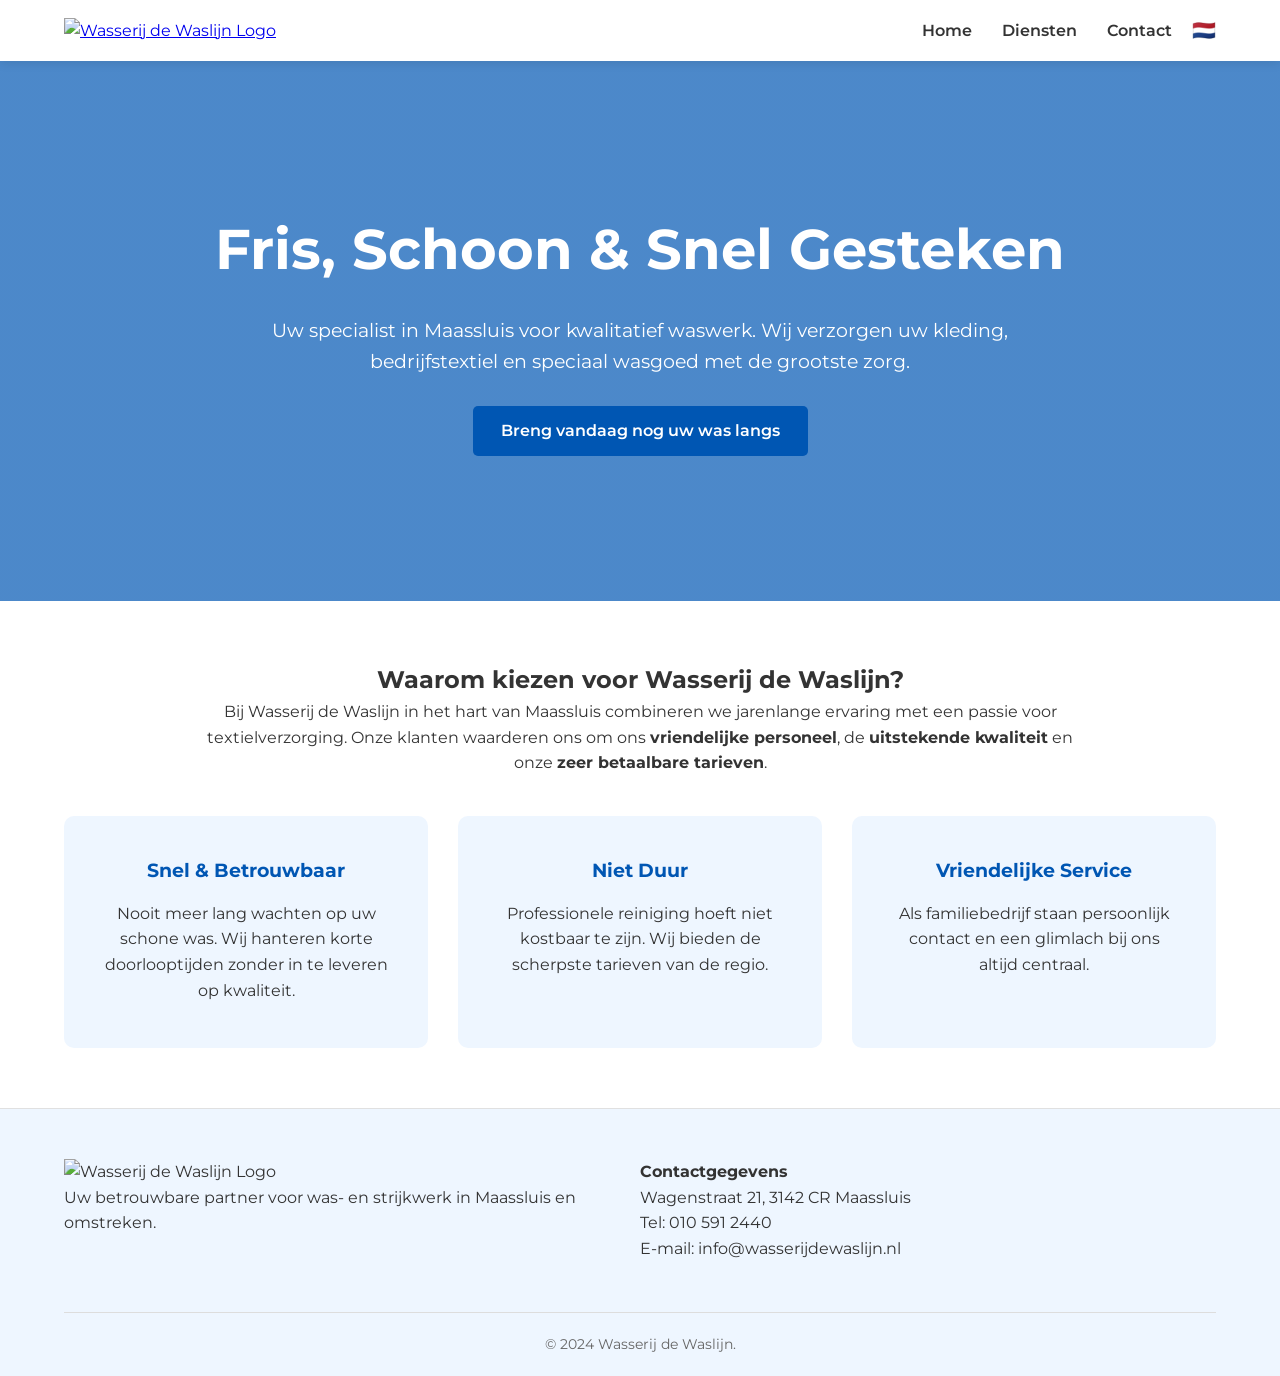
==== index.html @ d784ad2b "Add files via upload" ====
<!DOCTYPE html>
<html lang="nl">
<head>
    <meta charset="UTF-8">
    <meta name="viewport" content="width=device-width, initial-scale=1.0">
    <title>Wasserij de Waslijn | De beste wasserij in Maassluis</title>
    <meta name="description" content="Wasserij de Waslijn in Maassluis biedt professionele was- en strijkservice voor particulieren en bedrijven. Snel, betaalbaar en van de hoogste kwaliteit.">
    <link rel="stylesheet" href="style.css">
</head>
<body>

    <!-- PLAK HIER HEADER.HTML COMPONENT -->
    <header>
        <a href="index.html">
            <img src="assets/logo.png" alt="Wasserij de Waslijn Logo" class="logo">
        </a>
        <nav>
            <ul>
                <li><a href="index.html">Home</a></li>
                <li><a href="diensten.html">Diensten</a></li>
                <li><a href="contact.html">Contact</a></li>
                <li class="lang-flag">🇳🇱</li>
            </ul>
        </nav>
    </header>

    <main>
        <section class="hero">
            <h1>Fris, Schoon & Snel Gesteken</h1>
            <p>Uw specialist in Maassluis voor kwalitatief waswerk. Wij verzorgen uw kleding, bedrijfstextiel en speciaal wasgoed met de grootste zorg.</p>
            <a href="contact.html" class="btn">Breng vandaag nog uw was langs</a>
        </section>

        <section class="intro">
            <div style="text-align: center; max-width: 900px; margin: 0 auto;">
                <h2>Waarom kiezen voor Wasserij de Waslijn?</h2>
                <p>Bij Wasserij de Waslijn in het hart van Maassluis combineren we jarenlange ervaring met een passie voor textielverzorging. Onze klanten waarderen ons om ons <strong>vriendelijke personeel</strong>, de <strong>uitstekende kwaliteit</strong> en onze <strong>zeer betaalbare tarieven</strong>.</p>
            </div>
            
            <div class="services-grid">
                <div class="service-card" style="text-align: center;">
                    <h3>Snel & Betrouwbaar</h3>
                    <p>Nooit meer lang wachten op uw schone was. Wij hanteren korte doorlooptijden zonder in te leveren op kwaliteit.</p>
                </div>
                <div class="service-card" style="text-align: center;">
                    <h3>Niet Duur</h3>
                    <p>Professionele reiniging hoeft niet kostbaar te zijn. Wij bieden de scherpste tarieven van de regio.</p>
                </div>
                <div class="service-card" style="text-align: center;">
                    <h3>Vriendelijke Service</h3>
                    <p>Als familiebedrijf staan persoonlijk contact en een glimlach bij ons altijd centraal.</p>
                </div>
            </div>
        </section>
    </main>

    <!-- PLAK HIER FOOTER.HTML COMPONENT -->
    <footer>
        <div class="footer-content">
            <div class="footer-section">
                <img src="assets/logo.png" alt="Wasserij de Waslijn Logo" class="logo">
                <p>Uw betrouwbare partner voor was- en strijkwerk in Maassluis en omstreken.</p>
            </div>
            <div class="footer-section">
                <h4>Contactgegevens</h4>
                <p>Wagenstraat 21, 3142 CR Maassluis</p>
                <p>Tel: 010 591 2440</p>
                <p>E-mail: info@wasserijdewaslijn.nl</p>
            </div>
        </div>
        <div class="footer-bottom">
            <p>&copy; 2024 Wasserij de Waslijn.</p>
        </div>
    </footer>

</body>
</html>
---- style.css ----
/* Google Fonts Import */
@import url('https://fonts.googleapis.com/css2?family=Montserrat:wght@400;600;700&display=swap');

/* CSS Variabelen */
:root {
    --primary-blue: #0056b3;
    --dark-blue: #003d80;
    --light-blue: #eef6ff;
    --text-dark: #333333;
    --text-light: #666666;
    --white: #ffffff;
    --transition: all 0.3s ease;
}

/* Reset & Basis */
* {
    margin: 0;
    padding: 0;
    box-sizing: border-box;
}

body {
    font-family: 'Montserrat', sans-serif;
    line-height: 1.6;
    color: var(--text-dark);
    background-color: var(--white);
    overflow-x: hidden;
}

/* Layout - Full Width */
section {
    width: 100%;
    padding: 60px 5%;
}

/* Header & Navigatie */
header {
    background-color: var(--white);
    box-shadow: 0 2px 10px rgba(0,0,0,0.1);
    padding: 15px 5%;
    display: flex;
    justify-content: space-between;
    align-items: center;
    position: sticky;
    top: 0;
    z-index: 1000;
}

.logo {
    height: 60px;
    width: auto;
}

nav ul {
    display: flex;
    list-style: none;
    align-items: center;
}

nav ul li {
    margin-left: 30px;
}

nav ul li a {
    text-decoration: none;
    color: var(--text-dark);
    font-weight: 600;
    transition: var(--transition);
}

nav ul li a:hover {
    color: var(--primary-blue);
}

.lang-flag {
    font-size: 1.2rem;
    margin-left: 20px;
}

/* Knoppen */
.btn {
    display: inline-block;
    padding: 12px 28px;
    background-color: var(--primary-blue);
    color: var(--white);
    text-decoration: none;
    border-radius: 5px;
    font-weight: 600;
    transition: var(--transition);
    border: none;
    cursor: pointer;
}

.btn:hover {
    background-color: var(--dark-blue);
    transform: translateY(-2px);
}

/* Hero Sectie */
.hero {
    background: linear-gradient(rgba(0,86,179,0.7), rgba(0,86,179,0.7)), url('https://images.unsplash.com/photo-1545173153-5dd9a739a155?auto=format&fit=crop&q=80&w=1920') no-repeat center center/cover;
    height: 60vh;
    display: flex;
    flex-direction: column;
    justify-content: center;
    align-items: center;
    text-align: center;
    color: var(--white);
}

.hero h1 {
    font-size: 3.5rem;
    margin-bottom: 20px;
}

.hero p {
    font-size: 1.2rem;
    max-width: 800px;
    margin-bottom: 30px;
}

/* Diensten Kaarten */
.services-grid {
    display: grid;
    grid-template-columns: repeat(auto-fit, minmax(300px, 1fr));
    gap: 30px;
    margin-top: 40px;
}

.service-card {
    background: var(--light-blue);
    padding: 40px;
    border-radius: 10px;
    transition: var(--transition);
    border-bottom: 5px solid transparent;
}

.service-card:hover {
    transform: translateY(-10px);
    border-bottom: 5px solid var(--primary-blue);
}

.service-card h3 {
    color: var(--primary-blue);
    margin-bottom: 15px;
}

/* Contact Sectie */
.contact-container {
    display: grid;
    grid-template-columns: 1fr 1fr;
    gap: 50px;
}

.contact-info h2 {
    margin-bottom: 20px;
}

.contact-details {
    margin-bottom: 30px;
}

.contact-details p {
    margin-bottom: 10px;
    display: flex;
    align-items: center;
}

/* Formulier */
form {
    display: flex;
    flex-direction: column;
}

.form-group {
    margin-bottom: 20px;
}

label {
    display: block;
    margin-bottom: 5px;
    font-weight: 600;
}

input, textarea {
    width: 100%;
    padding: 12px;
    border: 1px solid #ddd;
    border-radius: 5px;
    font-family: inherit;
}

textarea {
    height: 150px;
}

/* Footer */
footer {
    background-color: var(--light-blue);
    padding: 50px 5% 20px;
    border-top: 1px solid #e0e0e0;
}

.footer-content {
    display: flex;
    justify-content: space-between;
    flex-wrap: wrap;
    margin-bottom: 30px;
}

.footer-section {
    flex: 1;
    min-width: 250px;
    margin-bottom: 20px;
}

.footer-bottom {
    text-align: center;
    padding-top: 20px;
    border-top: 1px solid #ddd;
    font-size: 0.9rem;
    color: var(--text-light);
}

/* Google Maps */
.map-container {
    width: 100%;
    height: 400px;
    margin-top: 30px;
    border-radius: 10px;
    overflow: hidden;
}

/* Responsiviteit */
@media (max-width: 768px) {
    header {
        flex-direction: column;
    }
    nav ul {
        margin-top: 20px;
    }
    nav ul li {
        margin: 0 10px;
    }
    .hero h1 {
        font-size: 2.5rem;
    }
    .contact-container {
        grid-template-columns: 1fr;
    }
}
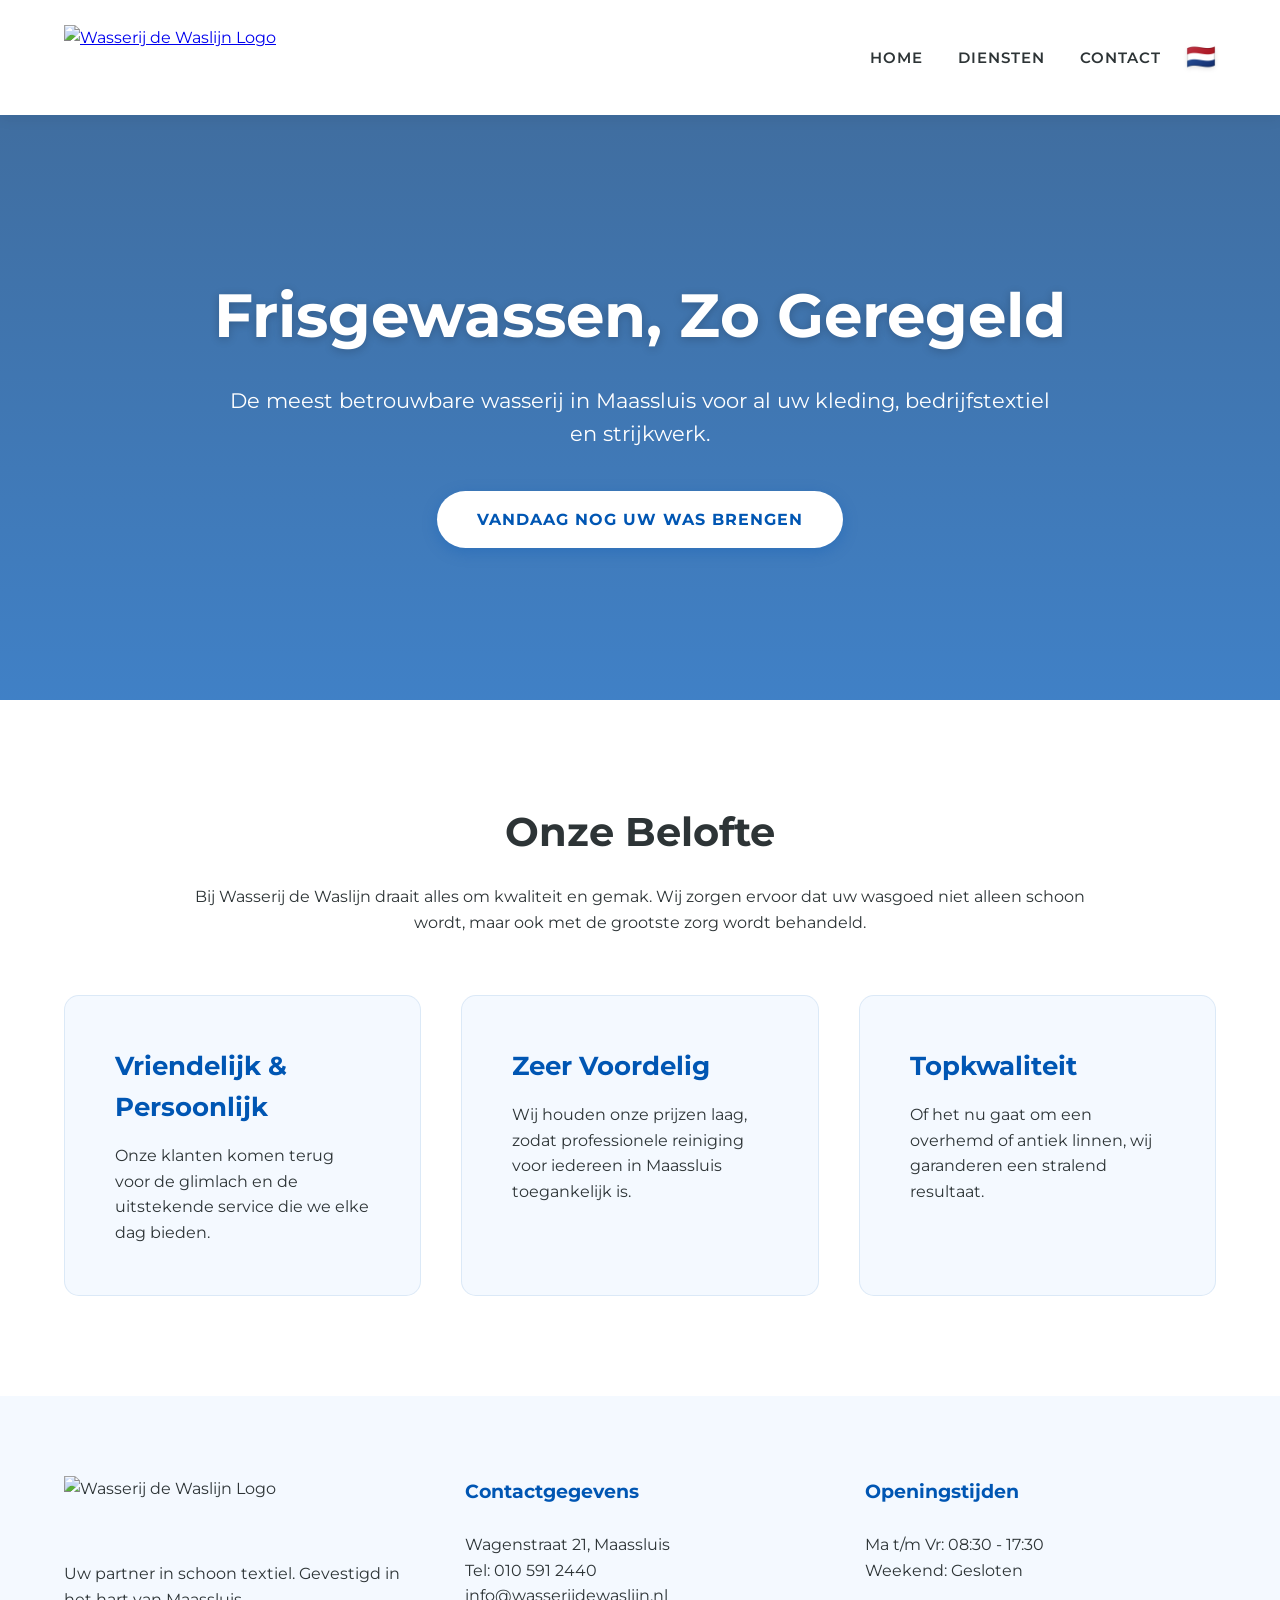
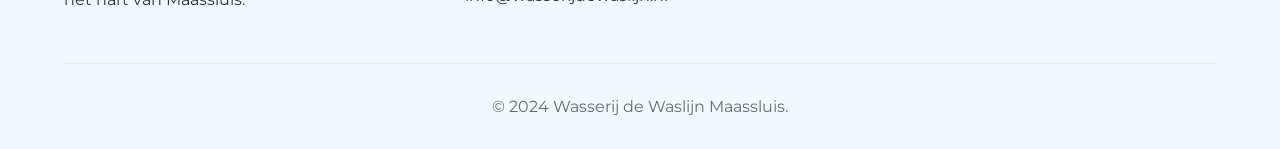
==== commit cf4cbc2d: "Add files via upload" ====
--- a/index.html
+++ b/index.html
@@ -3,13 +3,12 @@
 <head>
     <meta charset="UTF-8">
     <meta name="viewport" content="width=device-width, initial-scale=1.0">
-    <title>Wasserij de Waslijn | De beste wasserij in Maassluis</title>
-    <meta name="description" content="Wasserij de Waslijn in Maassluis biedt professionele was- en strijkservice voor particulieren en bedrijven. Snel, betaalbaar en van de hoogste kwaliteit.">
+    <title>Wasserij de Waslijn Maassluis | Snel & Betaalbaar</title>
     <link rel="stylesheet" href="style.css">
 </head>
 <body>
 
-    <!-- PLAK HIER HEADER.HTML COMPONENT -->
+    <!-- Header Component -->
     <header>
         <a href="index.html">
             <img src="assets/logo.png" alt="Wasserij de Waslijn Logo" class="logo">
@@ -19,57 +18,62 @@
                 <li><a href="index.html">Home</a></li>
                 <li><a href="diensten.html">Diensten</a></li>
                 <li><a href="contact.html">Contact</a></li>
-                <li class="lang-flag">🇳🇱</li>
             </ul>
+            <span class="lang-flag" title="Nederlands">🇳🇱</span>
         </nav>
     </header>
 
     <main>
         <section class="hero">
-            <h1>Fris, Schoon & Snel Gesteken</h1>
-            <p>Uw specialist in Maassluis voor kwalitatief waswerk. Wij verzorgen uw kleding, bedrijfstextiel en speciaal wasgoed met de grootste zorg.</p>
-            <a href="contact.html" class="btn">Breng vandaag nog uw was langs</a>
+            <h1>Frisgewassen, Zo Geregeld</h1>
+            <p>De meest betrouwbare wasserij in Maassluis voor al uw kleding, bedrijfstextiel en strijkwerk.</p>
+            <a href="contact.html" class="btn btn-light">Vandaag nog uw was brengen</a>
         </section>
 
-        <section class="intro">
-            <div style="text-align: center; max-width: 900px; margin: 0 auto;">
-                <h2>Waarom kiezen voor Wasserij de Waslijn?</h2>
-                <p>Bij Wasserij de Waslijn in het hart van Maassluis combineren we jarenlange ervaring met een passie voor textielverzorging. Onze klanten waarderen ons om ons <strong>vriendelijke personeel</strong>, de <strong>uitstekende kwaliteit</strong> en onze <strong>zeer betaalbare tarieven</strong>.</p>
+        <section>
+            <div style="text-align: center; max-width: 900px; margin: 0 auto 60px;">
+                <h2 style="font-size: 2.5rem; margin-bottom: 20px;">Onze Belofte</h2>
+                <p>Bij Wasserij de Waslijn draait alles om kwaliteit en gemak. Wij zorgen ervoor dat uw wasgoed niet alleen schoon wordt, maar ook met de grootste zorg wordt behandeld.</p>
             </div>
-            
-            <div class="services-grid">
-                <div class="service-card" style="text-align: center;">
-                    <h3>Snel & Betrouwbaar</h3>
-                    <p>Nooit meer lang wachten op uw schone was. Wij hanteren korte doorlooptijden zonder in te leveren op kwaliteit.</p>
+
+            <div class="grid">
+                <div class="card">
+                    <h3>Vriendelijk & Persoonlijk</h3>
+                    <p>Onze klanten komen terug voor de glimlach en de uitstekende service die we elke dag bieden.</p>
                 </div>
-                <div class="service-card" style="text-align: center;">
-                    <h3>Niet Duur</h3>
-                    <p>Professionele reiniging hoeft niet kostbaar te zijn. Wij bieden de scherpste tarieven van de regio.</p>
+                <div class="card">
+                    <h3>Zeer Voordelig</h3>
+                    <p>Wij houden onze prijzen laag, zodat professionele reiniging voor iedereen in Maassluis toegankelijk is.</p>
                 </div>
-                <div class="service-card" style="text-align: center;">
-                    <h3>Vriendelijke Service</h3>
-                    <p>Als familiebedrijf staan persoonlijk contact en een glimlach bij ons altijd centraal.</p>
+                <div class="card">
+                    <h3>Topkwaliteit</h3>
+                    <p>Of het nu gaat om een overhemd of antiek linnen, wij garanderen een stralend resultaat.</p>
                 </div>
             </div>
         </section>
     </main>
 
-    <!-- PLAK HIER FOOTER.HTML COMPONENT -->
+    <!-- Footer Component -->
     <footer>
-        <div class="footer-content">
+        <div class="footer-grid">
             <div class="footer-section">
-                <img src="assets/logo.png" alt="Wasserij de Waslijn Logo" class="logo">
-                <p>Uw betrouwbare partner voor was- en strijkwerk in Maassluis en omstreken.</p>
+                <img src="assets/logo.png" alt="Wasserij de Waslijn Logo" class="logo" style="margin-bottom: 20px;">
+                <p>Uw partner in schoon textiel. Gevestigd in het hart van Maassluis.</p>
             </div>
             <div class="footer-section">
                 <h4>Contactgegevens</h4>
-                <p>Wagenstraat 21, 3142 CR Maassluis</p>
+                <p>Wagenstraat 21, Maassluis</p>
                 <p>Tel: 010 591 2440</p>
-                <p>E-mail: info@wasserijdewaslijn.nl</p>
+                <p>info@wasserijdewaslijn.nl</p>
+            </div>
+            <div class="footer-section">
+                <h4>Openingstijden</h4>
+                <p>Ma t/m Vr: 08:30 - 17:30</p>
+                <p>Weekend: Gesloten</p>
             </div>
         </div>
-        <div class="footer-bottom">
-            <p>&copy; 2024 Wasserij de Waslijn.</p>
+        <div class="copyright">
+            <p>&copy; 2024 Wasserij de Waslijn Maassluis.</p>
         </div>
     </footer>
 
--- a/style.css
+++ b/style.css
@@ -1,18 +1,18 @@
-/* Google Fonts Import */
-@import url('https://fonts.googleapis.com/css2?family=Montserrat:wght@400;600;700&display=swap');
-
-/* CSS Variabelen */
+/* Google Fonts - Montserrat */
+@import url('https://fonts.googleapis.com/css2?family=Montserrat:wght@300;400;600;700&display=swap');
+
 :root {
     --primary-blue: #0056b3;
     --dark-blue: #003d80;
-    --light-blue: #eef6ff;
-    --text-dark: #333333;
-    --text-light: #666666;
+    --accent-blue: #00aaff;
+    --light-blue: #f4f9ff;
     --white: #ffffff;
-    --transition: all 0.3s ease;
-}
-
-/* Reset & Basis */
+    --text-main: #2d3436;
+    --text-muted: #636e72;
+    --shadow: 0 4px 15px rgba(0, 0, 0, 0.1);
+    --transition: all 0.2s cubic-bezier(0.4, 0, 0.2, 1);
+}
+
 * {
     margin: 0;
     padding: 0;
@@ -21,51 +21,50 @@
 
 body {
     font-family: 'Montserrat', sans-serif;
+    color: var(--text-main);
     line-height: 1.6;
-    color: var(--text-dark);
     background-color: var(--white);
-    overflow-x: hidden;
-}
-
-/* Layout - Full Width */
-section {
-    width: 100%;
-    padding: 60px 5%;
-}
-
-/* Header & Navigatie */
+}
+
+/* --- HEADER (Hoger gemaakt) --- */
 header {
     background-color: var(--white);
-    box-shadow: 0 2px 10px rgba(0,0,0,0.1);
-    padding: 15px 5%;
     display: flex;
     justify-content: space-between;
     align-items: center;
+    padding: 25px 5%; /* Verhoogd voor meer hoogte */
+    box-shadow: 0 2px 15px rgba(0,0,0,0.08);
     position: sticky;
     top: 0;
     z-index: 1000;
 }
 
 .logo {
-    height: 60px;
+    height: 65px; /* Iets groter voor balans */
     width: auto;
+    display: block;
+}
+
+nav {
+    display: flex;
+    align-items: center;
 }
 
 nav ul {
-    display: flex;
     list-style: none;
-    align-items: center;
-}
-
-nav ul li {
-    margin-left: 30px;
+    display: flex;
+    gap: 35px;
+    margin-right: 25px;
 }
 
 nav ul li a {
     text-decoration: none;
-    color: var(--text-dark);
+    color: var(--text-main);
     font-weight: 600;
-    transition: var(--transition);
+    font-size: 0.95rem;
+    transition: var(--transition);
+    text-transform: uppercase;
+    letter-spacing: 1px;
 }
 
 nav ul li a:hover {
@@ -73,179 +72,200 @@
 }
 
 .lang-flag {
-    font-size: 1.2rem;
-    margin-left: 20px;
-}
-
-/* Knoppen */
+    font-size: 1.5rem;
+    cursor: pointer;
+    filter: drop-shadow(0 2px 2px rgba(0,0,0,0.1));
+}
+
+/* --- SECTIES --- */
+section {
+    padding: 100px 5%;
+    width: 100%;
+}
+
+/* --- HERO --- */
+.hero {
+    background: linear-gradient(rgba(0, 61, 128, 0.75), rgba(0, 86, 179, 0.75)), 
+                url('https://images.unsplash.com/photo-1545173153-5dd9a739a155?auto=format&fit=crop&q=80&w=2000');
+    background-size: cover;
+    background-position: center;
+    color: var(--white);
+    text-align: center;
+    min-height: 65vh;
+    display: flex;
+    flex-direction: column;
+    justify-content: center;
+    align-items: center;
+}
+
+.hero h1 {
+    font-size: 3.8rem;
+    font-weight: 700;
+    margin-bottom: 20px;
+    text-shadow: 0 2px 10px rgba(0,0,0,0.2);
+}
+
+.hero p {
+    font-size: 1.3rem;
+    max-width: 850px;
+    margin-bottom: 40px;
+}
+
+/* --- MODERNE KNOPPEN (Interactief) --- */
 .btn {
     display: inline-block;
-    padding: 12px 28px;
+    padding: 16px 40px;
     background-color: var(--primary-blue);
     color: var(--white);
     text-decoration: none;
-    border-radius: 5px;
-    font-weight: 600;
+    font-weight: 700;
+    border-radius: 50px; /* Mooie ronde vorm */
     transition: var(--transition);
     border: none;
+    box-shadow: 0 4px 15px rgba(0, 86, 179, 0.3);
     cursor: pointer;
+    text-transform: uppercase;
+    letter-spacing: 1px;
 }
 
 .btn:hover {
     background-color: var(--dark-blue);
-    transform: translateY(-2px);
-}
-
-/* Hero Sectie */
-.hero {
-    background: linear-gradient(rgba(0,86,179,0.7), rgba(0,86,179,0.7)), url('https://images.unsplash.com/photo-1545173153-5dd9a739a155?auto=format&fit=crop&q=80&w=1920') no-repeat center center/cover;
-    height: 60vh;
-    display: flex;
-    flex-direction: column;
-    justify-content: center;
-    align-items: center;
-    text-align: center;
-    color: var(--white);
-}
-
-.hero h1 {
-    font-size: 3.5rem;
-    margin-bottom: 20px;
-}
-
-.hero p {
-    font-size: 1.2rem;
-    max-width: 800px;
-    margin-bottom: 30px;
-}
-
-/* Diensten Kaarten */
-.services-grid {
+    transform: translateY(-3px);
+    box-shadow: 0 6px 20px rgba(0, 86, 179, 0.4);
+}
+
+/* De 'Klik' animatie */
+.btn:active {
+    transform: translateY(1px) scale(0.96);
+    box-shadow: 0 2px 10px rgba(0, 86, 179, 0.2);
+}
+
+.btn-light {
+    background-color: var(--white);
+    color: var(--primary-blue);
+}
+
+/* --- DIENSTEN GRID --- */
+.grid {
     display: grid;
-    grid-template-columns: repeat(auto-fit, minmax(300px, 1fr));
-    gap: 30px;
-    margin-top: 40px;
-}
-
-.service-card {
+    grid-template-columns: repeat(auto-fit, minmax(320px, 1fr));
+    gap: 40px;
+}
+
+.card {
     background: var(--light-blue);
-    padding: 40px;
-    border-radius: 10px;
-    transition: var(--transition);
-    border-bottom: 5px solid transparent;
-}
-
-.service-card:hover {
+    padding: 50px;
+    border-radius: 15px;
+    transition: var(--transition);
+    border: 1px solid rgba(0, 86, 179, 0.1);
+}
+
+.card:hover {
+    background: var(--white);
+    box-shadow: var(--shadow);
     transform: translateY(-10px);
-    border-bottom: 5px solid var(--primary-blue);
-}
-
-.service-card h3 {
+}
+
+.card h3 {
     color: var(--primary-blue);
     margin-bottom: 15px;
-}
-
-/* Contact Sectie */
-.contact-container {
+    font-size: 1.6rem;
+}
+
+/* --- CONTACT & MAPS --- */
+.contact-wrapper {
     display: grid;
     grid-template-columns: 1fr 1fr;
-    gap: 50px;
-}
-
-.contact-info h2 {
-    margin-bottom: 20px;
-}
-
-.contact-details {
-    margin-bottom: 30px;
-}
-
-.contact-details p {
+    gap: 80px;
+    align-items: start;
+}
+
+/* Google Maps Fix */
+.map-container {
+    margin-top: 30px;
+    width: 100%;
+    height: 450px; /* Royaler formaat */
+    border-radius: 15px;
+    overflow: hidden;
+    box-shadow: var(--shadow);
+    border: 5px solid var(--white);
+}
+
+.map-container iframe {
+    width: 100%;
+    height: 100%;
+    display: block;
+}
+
+/* FORMULIER */
+.contact-form {
+    background: var(--white);
+    padding: 50px;
+    border-radius: 15px;
+    box-shadow: 0 10px 40px rgba(0,0,0,0.05);
+}
+
+.form-group {
+    margin-bottom: 25px;
+}
+
+.form-group label {
+    display: block;
     margin-bottom: 10px;
-    display: flex;
-    align-items: center;
-}
-
-/* Formulier */
-form {
-    display: flex;
-    flex-direction: column;
-}
-
-.form-group {
-    margin-bottom: 20px;
-}
-
-label {
-    display: block;
-    margin-bottom: 5px;
     font-weight: 600;
-}
-
-input, textarea {
-    width: 100%;
-    padding: 12px;
-    border: 1px solid #ddd;
-    border-radius: 5px;
+    color: var(--primary-blue);
+}
+
+.form-group input, 
+.form-group textarea {
+    width: 100%;
+    padding: 15px;
+    border: 2px solid #edf2f7;
+    border-radius: 8px;
     font-family: inherit;
-}
-
-textarea {
-    height: 150px;
-}
-
-/* Footer */
+    transition: var(--transition);
+}
+
+.form-group input:focus, 
+.form-group textarea:focus {
+    outline: none;
+    border-color: var(--primary-blue);
+    background-color: #fff;
+}
+
+/* --- FOOTER --- */
 footer {
     background-color: var(--light-blue);
-    padding: 50px 5% 20px;
-    border-top: 1px solid #e0e0e0;
-}
-
-.footer-content {
-    display: flex;
-    justify-content: space-between;
-    flex-wrap: wrap;
-    margin-bottom: 30px;
-}
-
-.footer-section {
-    flex: 1;
-    min-width: 250px;
-    margin-bottom: 20px;
-}
-
-.footer-bottom {
+    padding: 80px 5% 30px;
+}
+
+.footer-grid {
+    display: grid;
+    grid-template-columns: repeat(auto-fit, minmax(250px, 1fr));
+    gap: 50px;
+    margin-bottom: 50px;
+}
+
+.footer-section h4 {
+    margin-bottom: 25px;
+    color: var(--primary-blue);
+    font-size: 1.2rem;
+}
+
+.copyright {
     text-align: center;
-    padding-top: 20px;
-    border-top: 1px solid #ddd;
-    font-size: 0.9rem;
-    color: var(--text-light);
-}
-
-/* Google Maps */
-.map-container {
-    width: 100%;
-    height: 400px;
-    margin-top: 30px;
-    border-radius: 10px;
-    overflow: hidden;
+    border-top: 1px solid rgba(0,0,0,0.05);
+    padding-top: 30px;
+    color: var(--text-muted);
 }
 
 /* Responsiviteit */
+@media (max-width: 992px) {
+    .contact-wrapper { grid-template-columns: 1fr; }
+    .hero h1 { font-size: 2.8rem; }
+}
+
 @media (max-width: 768px) {
-    header {
-        flex-direction: column;
-    }
-    nav ul {
-        margin-top: 20px;
-    }
-    nav ul li {
-        margin: 0 10px;
-    }
-    .hero h1 {
-        font-size: 2.5rem;
-    }
-    .contact-container {
-        grid-template-columns: 1fr;
-    }
+    header { flex-direction: column; padding: 30px; }
+    nav ul { margin: 25px 0; flex-wrap: wrap; justify-content: center; }
 }
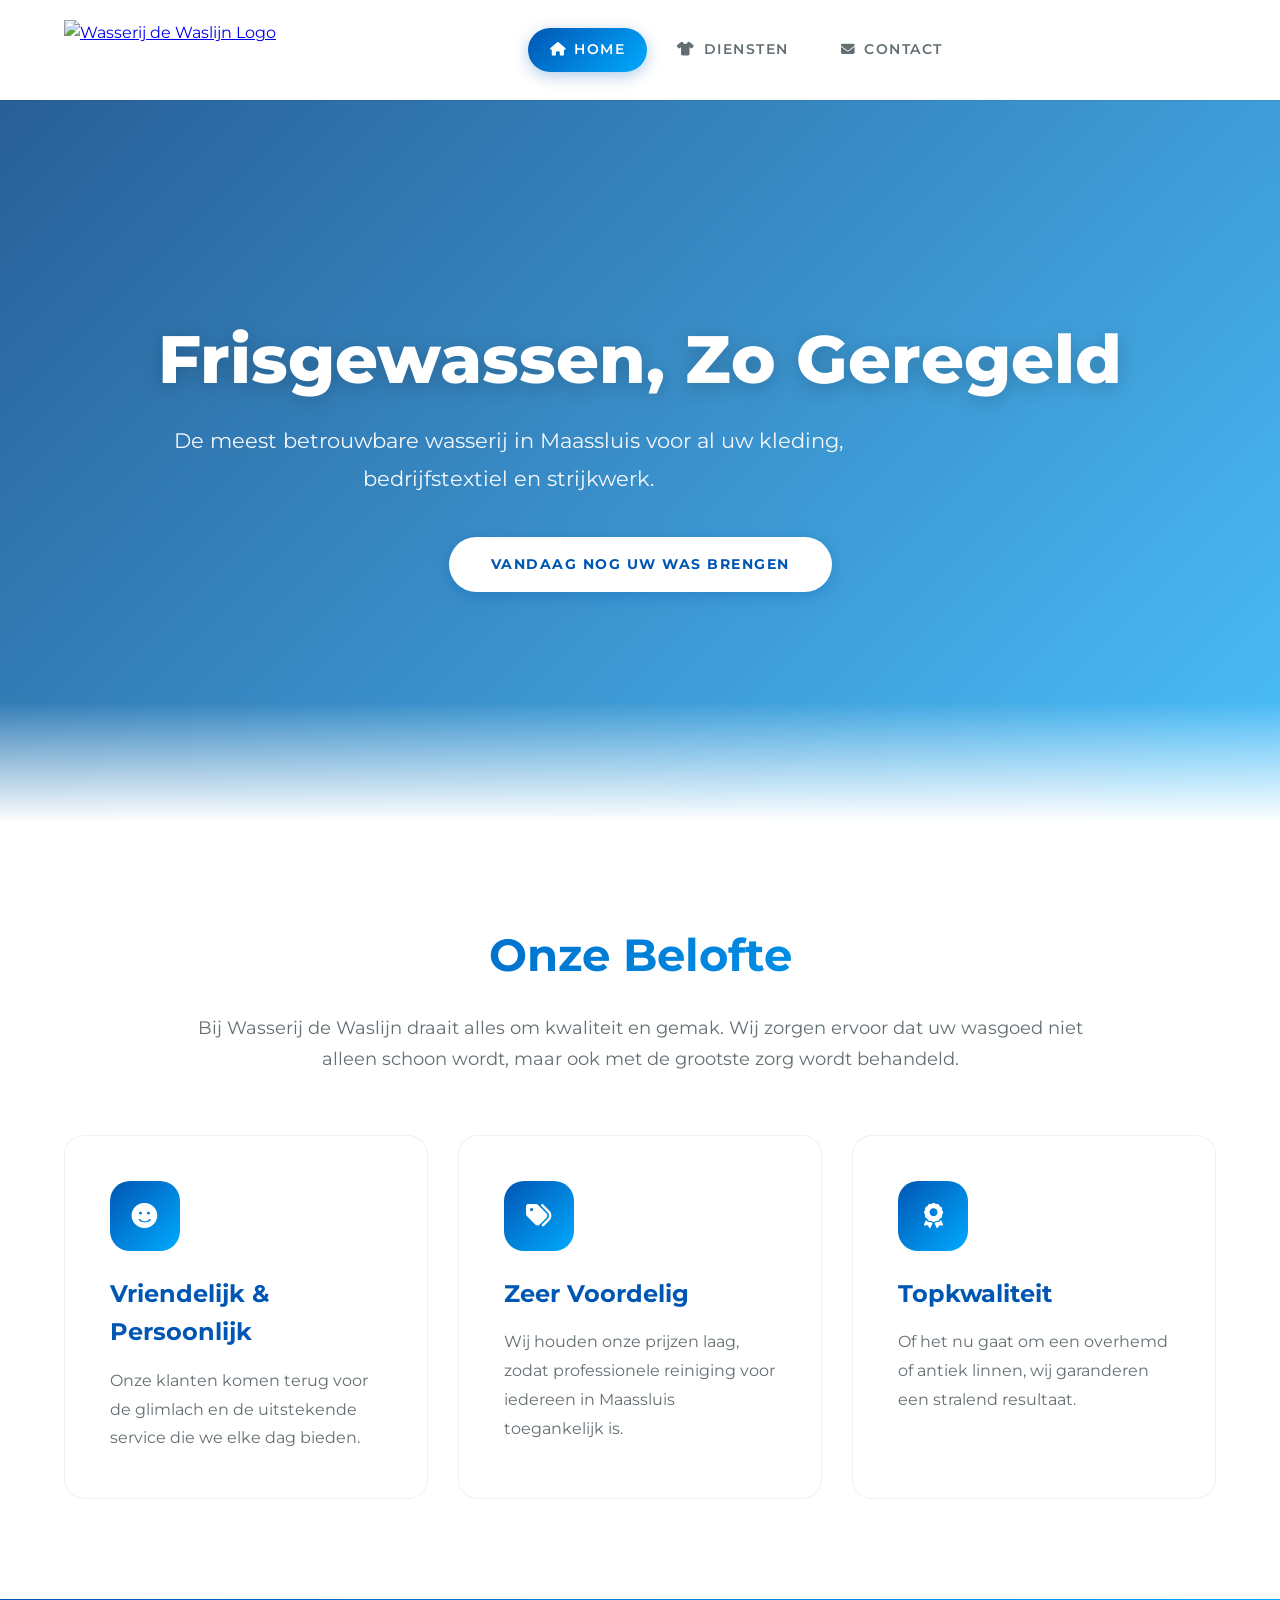
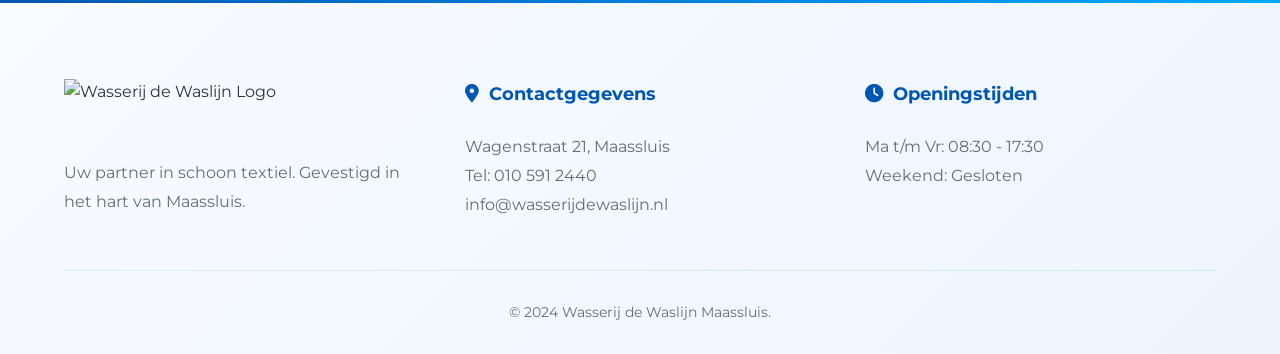
==== commit b8022085: "Optimize layout for consistent appearance across pages (69c39e865f02760d0b7f1f3c)" ====
--- a/index.html
+++ b/index.html
@@ -1,81 +1,87 @@
-<!DOCTYPE html>
-<html lang="nl">
-<head>
-    <meta charset="UTF-8">
-    <meta name="viewport" content="width=device-width, initial-scale=1.0">
-    <title>Wasserij de Waslijn Maassluis | Snel & Betaalbaar</title>
-    <link rel="stylesheet" href="style.css">
-</head>
-<body>
-
-    <!-- Header Component -->
-    <header>
-        <a href="index.html">
-            <img src="assets/logo.png" alt="Wasserij de Waslijn Logo" class="logo">
-        </a>
-        <nav>
-            <ul>
-                <li><a href="index.html">Home</a></li>
-                <li><a href="diensten.html">Diensten</a></li>
-                <li><a href="contact.html">Contact</a></li>
-            </ul>
-            <span class="lang-flag" title="Nederlands">🇳🇱</span>
-        </nav>
-    </header>
-
-    <main>
-        <section class="hero">
-            <h1>Frisgewassen, Zo Geregeld</h1>
-            <p>De meest betrouwbare wasserij in Maassluis voor al uw kleding, bedrijfstextiel en strijkwerk.</p>
-            <a href="contact.html" class="btn btn-light">Vandaag nog uw was brengen</a>
-        </section>
-
-        <section>
-            <div style="text-align: center; max-width: 900px; margin: 0 auto 60px;">
-                <h2 style="font-size: 2.5rem; margin-bottom: 20px;">Onze Belofte</h2>
-                <p>Bij Wasserij de Waslijn draait alles om kwaliteit en gemak. Wij zorgen ervoor dat uw wasgoed niet alleen schoon wordt, maar ook met de grootste zorg wordt behandeld.</p>
-            </div>
-
-            <div class="grid">
-                <div class="card">
-                    <h3>Vriendelijk & Persoonlijk</h3>
-                    <p>Onze klanten komen terug voor de glimlach en de uitstekende service die we elke dag bieden.</p>
-                </div>
-                <div class="card">
-                    <h3>Zeer Voordelig</h3>
-                    <p>Wij houden onze prijzen laag, zodat professionele reiniging voor iedereen in Maassluis toegankelijk is.</p>
-                </div>
-                <div class="card">
-                    <h3>Topkwaliteit</h3>
-                    <p>Of het nu gaat om een overhemd of antiek linnen, wij garanderen een stralend resultaat.</p>
-                </div>
-            </div>
-        </section>
-    </main>
-
-    <!-- Footer Component -->
-    <footer>
-        <div class="footer-grid">
-            <div class="footer-section">
-                <img src="assets/logo.png" alt="Wasserij de Waslijn Logo" class="logo" style="margin-bottom: 20px;">
-                <p>Uw partner in schoon textiel. Gevestigd in het hart van Maassluis.</p>
-            </div>
-            <div class="footer-section">
-                <h4>Contactgegevens</h4>
-                <p>Wagenstraat 21, Maassluis</p>
-                <p>Tel: 010 591 2440</p>
-                <p>info@wasserijdewaslijn.nl</p>
-            </div>
-            <div class="footer-section">
-                <h4>Openingstijden</h4>
-                <p>Ma t/m Vr: 08:30 - 17:30</p>
-                <p>Weekend: Gesloten</p>
-            </div>
-        </div>
-        <div class="copyright">
-            <p>&copy; 2024 Wasserij de Waslijn Maassluis.</p>
-        </div>
-    </footer>
-
-</body>
-</html>+<!DOCTYPE html>
+<html lang="nl">
+<head>
+    <meta charset="UTF-8">
+    <meta name="viewport" content="width=device-width, initial-scale=1.0">
+    <title>Wasserij de Waslijn Maassluis | Snel & Betaalbaar</title>
+    <link rel="stylesheet" href="style.css">
+    <link rel="stylesheet" href="https://cdnjs.cloudflare.com/ajax/libs/font-awesome/6.5.1/css/all.min.css">
+</head>
+<body>
+
+    <!-- Header Component -->
+    <header>
+        <a href="index.html">
+            <img src="assets/logo.png" alt="Wasserij de Waslijn Logo" class="logo">
+        </a>
+        <nav>
+            <ul>
+                <li><a href="index.html" class="active"><i class="fa-solid fa-house"></i> Home</a></li>
+                <li><a href="diensten.html"><i class="fa-solid fa-shirt"></i> Diensten</a></li>
+                <li><a href="contact.html"><i class="fa-solid fa-envelope"></i> Contact</a></li>
+            </ul>
+        </nav>
+    </header>
+
+    <main>
+        <section class="hero">
+            <div class="reveal reveal-up">
+                <h1>Frisgewassen, Zo Geregeld</h1>
+                <p>De meest betrouwbare wasserij in Maassluis voor al uw kleding, bedrijfstextiel en strijkwerk.</p>
+                <a href="contact.html" class="btn btn-light">Vandaag nog uw was brengen</a>
+            </div>
+        </section>
+
+        <section>
+            <div class="section-header reveal reveal-up">
+                <h2>Onze Belofte</h2>
+                <p>Bij Wasserij de Waslijn draait alles om kwaliteit en gemak. Wij zorgen ervoor dat uw wasgoed niet alleen schoon wordt, maar ook met de grootste zorg wordt behandeld.</p>
+            </div>
+
+            <div class="grid">
+                <div class="card reveal reveal-left">
+                    <div class="card-icon"><i class="fa-solid fa-face-smile"></i></div>
+                    <h3>Vriendelijk & Persoonlijk</h3>
+                    <p>Onze klanten komen terug voor de glimlach en de uitstekende service die we elke dag bieden.</p>
+                </div>
+                <div class="card reveal reveal-up">
+                    <div class="card-icon"><i class="fa-solid fa-tags"></i></div>
+                    <h3>Zeer Voordelig</h3>
+                    <p>Wij houden onze prijzen laag, zodat professionele reiniging voor iedereen in Maassluis toegankelijk is.</p>
+                </div>
+                <div class="card reveal reveal-right">
+                    <div class="card-icon"><i class="fa-solid fa-award"></i></div>
+                    <h3>Topkwaliteit</h3>
+                    <p>Of het nu gaat om een overhemd of antiek linnen, wij garanderen een stralend resultaat.</p>
+                </div>
+            </div>
+        </section>
+    </main>
+
+    <!-- Footer Component -->
+    <footer>
+        <div class="footer-grid">
+            <div class="footer-section reveal reveal-left">
+                <img src="assets/logo.png" alt="Wasserij de Waslijn Logo" class="logo" style="margin-bottom: 20px;">
+                <p>Uw partner in schoon textiel. Gevestigd in het hart van Maassluis.</p>
+            </div>
+            <div class="footer-section reveal reveal-up">
+                <h4><i class="fa-solid fa-location-dot"></i> Contactgegevens</h4>
+                <p>Wagenstraat 21, Maassluis</p>
+                <p>Tel: 010 591 2440</p>
+                <p>info@wasserijdewaslijn.nl</p>
+            </div>
+            <div class="footer-section reveal reveal-right">
+                <h4><i class="fa-solid fa-clock"></i> Openingstijden</h4>
+                <p>Ma t/m Vr: 08:30 - 17:30</p>
+                <p>Weekend: Gesloten</p>
+            </div>
+        </div>
+        <div class="copyright">
+            <p>&copy; 2024 Wasserij de Waslijn Maassluis.</p>
+        </div>
+    </footer>
+
+    <script src="animations.js"></script>
+</body>
+</html>
--- a/style.css
+++ b/style.css
@@ -1,271 +1,672 @@
-/* Google Fonts - Montserrat */
-@import url('https://fonts.googleapis.com/css2?family=Montserrat:wght@300;400;600;700&display=swap');
-
-:root {
-    --primary-blue: #0056b3;
-    --dark-blue: #003d80;
-    --accent-blue: #00aaff;
-    --light-blue: #f4f9ff;
-    --white: #ffffff;
-    --text-main: #2d3436;
-    --text-muted: #636e72;
-    --shadow: 0 4px 15px rgba(0, 0, 0, 0.1);
-    --transition: all 0.2s cubic-bezier(0.4, 0, 0.2, 1);
-}
-
-* {
-    margin: 0;
-    padding: 0;
-    box-sizing: border-box;
-}
-
-body {
-    font-family: 'Montserrat', sans-serif;
-    color: var(--text-main);
-    line-height: 1.6;
-    background-color: var(--white);
-}
-
-/* --- HEADER (Hoger gemaakt) --- */
-header {
-    background-color: var(--white);
-    display: flex;
-    justify-content: space-between;
-    align-items: center;
-    padding: 25px 5%; /* Verhoogd voor meer hoogte */
-    box-shadow: 0 2px 15px rgba(0,0,0,0.08);
-    position: sticky;
-    top: 0;
-    z-index: 1000;
-}
-
-.logo {
-    height: 65px; /* Iets groter voor balans */
-    width: auto;
-    display: block;
-}
-
-nav {
-    display: flex;
-    align-items: center;
-}
-
-nav ul {
-    list-style: none;
-    display: flex;
-    gap: 35px;
-    margin-right: 25px;
-}
-
-nav ul li a {
-    text-decoration: none;
-    color: var(--text-main);
-    font-weight: 600;
-    font-size: 0.95rem;
-    transition: var(--transition);
-    text-transform: uppercase;
-    letter-spacing: 1px;
-}
-
-nav ul li a:hover {
-    color: var(--primary-blue);
-}
-
-.lang-flag {
-    font-size: 1.5rem;
-    cursor: pointer;
-    filter: drop-shadow(0 2px 2px rgba(0,0,0,0.1));
-}
-
-/* --- SECTIES --- */
-section {
-    padding: 100px 5%;
-    width: 100%;
-}
-
-/* --- HERO --- */
-.hero {
-    background: linear-gradient(rgba(0, 61, 128, 0.75), rgba(0, 86, 179, 0.75)), 
-                url('https://images.unsplash.com/photo-1545173153-5dd9a739a155?auto=format&fit=crop&q=80&w=2000');
-    background-size: cover;
-    background-position: center;
-    color: var(--white);
-    text-align: center;
-    min-height: 65vh;
-    display: flex;
-    flex-direction: column;
-    justify-content: center;
-    align-items: center;
-}
-
-.hero h1 {
-    font-size: 3.8rem;
-    font-weight: 700;
-    margin-bottom: 20px;
-    text-shadow: 0 2px 10px rgba(0,0,0,0.2);
-}
-
-.hero p {
-    font-size: 1.3rem;
-    max-width: 850px;
-    margin-bottom: 40px;
-}
-
-/* --- MODERNE KNOPPEN (Interactief) --- */
-.btn {
-    display: inline-block;
-    padding: 16px 40px;
-    background-color: var(--primary-blue);
-    color: var(--white);
-    text-decoration: none;
-    font-weight: 700;
-    border-radius: 50px; /* Mooie ronde vorm */
-    transition: var(--transition);
-    border: none;
-    box-shadow: 0 4px 15px rgba(0, 86, 179, 0.3);
-    cursor: pointer;
-    text-transform: uppercase;
-    letter-spacing: 1px;
-}
-
-.btn:hover {
-    background-color: var(--dark-blue);
-    transform: translateY(-3px);
-    box-shadow: 0 6px 20px rgba(0, 86, 179, 0.4);
-}
-
-/* De 'Klik' animatie */
-.btn:active {
-    transform: translateY(1px) scale(0.96);
-    box-shadow: 0 2px 10px rgba(0, 86, 179, 0.2);
-}
-
-.btn-light {
-    background-color: var(--white);
-    color: var(--primary-blue);
-}
-
-/* --- DIENSTEN GRID --- */
-.grid {
-    display: grid;
-    grid-template-columns: repeat(auto-fit, minmax(320px, 1fr));
-    gap: 40px;
-}
-
-.card {
-    background: var(--light-blue);
-    padding: 50px;
-    border-radius: 15px;
-    transition: var(--transition);
-    border: 1px solid rgba(0, 86, 179, 0.1);
-}
-
-.card:hover {
-    background: var(--white);
-    box-shadow: var(--shadow);
-    transform: translateY(-10px);
-}
-
-.card h3 {
-    color: var(--primary-blue);
-    margin-bottom: 15px;
-    font-size: 1.6rem;
-}
-
-/* --- CONTACT & MAPS --- */
-.contact-wrapper {
-    display: grid;
-    grid-template-columns: 1fr 1fr;
-    gap: 80px;
-    align-items: start;
-}
-
-/* Google Maps Fix */
-.map-container {
-    margin-top: 30px;
-    width: 100%;
-    height: 450px; /* Royaler formaat */
-    border-radius: 15px;
-    overflow: hidden;
-    box-shadow: var(--shadow);
-    border: 5px solid var(--white);
-}
-
-.map-container iframe {
-    width: 100%;
-    height: 100%;
-    display: block;
-}
-
-/* FORMULIER */
-.contact-form {
-    background: var(--white);
-    padding: 50px;
-    border-radius: 15px;
-    box-shadow: 0 10px 40px rgba(0,0,0,0.05);
-}
-
-.form-group {
-    margin-bottom: 25px;
-}
-
-.form-group label {
-    display: block;
-    margin-bottom: 10px;
-    font-weight: 600;
-    color: var(--primary-blue);
-}
-
-.form-group input, 
-.form-group textarea {
-    width: 100%;
-    padding: 15px;
-    border: 2px solid #edf2f7;
-    border-radius: 8px;
-    font-family: inherit;
-    transition: var(--transition);
-}
-
-.form-group input:focus, 
-.form-group textarea:focus {
-    outline: none;
-    border-color: var(--primary-blue);
-    background-color: #fff;
-}
-
-/* --- FOOTER --- */
-footer {
-    background-color: var(--light-blue);
-    padding: 80px 5% 30px;
-}
-
-.footer-grid {
-    display: grid;
-    grid-template-columns: repeat(auto-fit, minmax(250px, 1fr));
-    gap: 50px;
-    margin-bottom: 50px;
-}
-
-.footer-section h4 {
-    margin-bottom: 25px;
-    color: var(--primary-blue);
-    font-size: 1.2rem;
-}
-
-.copyright {
-    text-align: center;
-    border-top: 1px solid rgba(0,0,0,0.05);
-    padding-top: 30px;
-    color: var(--text-muted);
-}
-
-/* Responsiviteit */
-@media (max-width: 992px) {
-    .contact-wrapper { grid-template-columns: 1fr; }
-    .hero h1 { font-size: 2.8rem; }
-}
-
-@media (max-width: 768px) {
-    header { flex-direction: column; padding: 30px; }
-    nav ul { margin: 25px 0; flex-wrap: wrap; justify-content: center; }
-}+/* Google Fonts - Montserrat */
+@import url('https://fonts.googleapis.com/css2?family=Montserrat:wght@300;400;600;700;800&display=swap');
+
+:root {
+    --primary-blue: #0056b3;
+    --dark-blue: #003d80;
+    --accent-blue: #00aaff;
+    --light-blue: #f4f9ff;
+    --white: #ffffff;
+    --text-main: #2d3436;
+    --text-muted: #636e72;
+    --shadow: 0 4px 15px rgba(0, 0, 0, 0.1);
+    --shadow-lg: 0 20px 60px rgba(0, 86, 179, 0.15);
+    --transition: all 0.3s cubic-bezier(0.4, 0, 0.2, 1);
+    --gradient-blue: linear-gradient(135deg, #0056b3, #00aaff);
+}
+
+* {
+    margin: 0;
+    padding: 0;
+    box-sizing: border-box;
+}
+
+html {
+    scroll-behavior: smooth;
+}
+
+body {
+    font-family: 'Montserrat', sans-serif;
+    color: var(--text-main);
+    line-height: 1.6;
+    background-color: var(--white);
+    overflow-x: hidden;
+}
+
+/* ============================================
+   SCROLL REVEAL ANIMATIONS
+   ============================================ */
+.reveal {
+    opacity: 0;
+    transition: opacity 0.8s ease, transform 0.8s ease;
+    will-change: opacity, transform;
+}
+
+.reveal.reveal-up {
+    transform: translateY(60px);
+}
+
+.reveal.reveal-left {
+    transform: translateX(-60px);
+}
+
+.reveal.reveal-right {
+    transform: translateX(60px);
+}
+
+.reveal.revealed {
+    opacity: 1;
+    transform: translateY(0) translateX(0);
+}
+
+/* ============================================
+   ULTRA-MODERN HEADER
+   ============================================ */
+header {
+    background: rgba(255, 255, 255, 0.95);
+    backdrop-filter: blur(20px);
+    -webkit-backdrop-filter: blur(20px);
+    display: flex;
+    justify-content: space-between;
+    align-items: center;
+    padding: 20px 5%;
+    box-shadow: 0 1px 0 rgba(0, 0, 0, 0.05);
+    position: sticky;
+    top: 0;
+    z-index: 1000;
+    transition: var(--transition);
+}
+
+header.header-scrolled {
+    padding: 14px 5%;
+    box-shadow: 0 4px 30px rgba(0, 0, 0, 0.08);
+}
+
+.logo {
+    height: 60px;
+    width: auto;
+    display: block;
+    transition: var(--transition);
+}
+
+header.header-scrolled .logo {
+    height: 50px;
+}
+
+nav {
+    display: flex;
+    align-items: center;
+    flex: 1;
+    justify-content: center;
+}
+
+nav ul {
+    list-style: none;
+    display: flex;
+    gap: 8px;
+    margin: 0;
+}
+
+nav ul li a {
+    text-decoration: none;
+    color: var(--text-muted);
+    font-weight: 600;
+    font-size: 0.9rem;
+    transition: var(--transition);
+    text-transform: uppercase;
+    letter-spacing: 1.5px;
+    padding: 10px 22px;
+    border-radius: 50px;
+    display: flex;
+    align-items: center;
+    gap: 8px;
+    position: relative;
+}
+
+nav ul li a i {
+    font-size: 0.85rem;
+    transition: var(--transition);
+}
+
+nav ul li a:hover {
+    color: var(--primary-blue);
+    background: var(--light-blue);
+}
+
+nav ul li a:hover i {
+    transform: scale(1.2);
+}
+
+nav ul li a.active {
+    color: var(--white);
+    background: var(--gradient-blue);
+    box-shadow: 0 4px 15px rgba(0, 86, 179, 0.3);
+}
+
+nav ul li a.active i {
+    color: var(--white);
+}
+
+/* ============================================
+   SECTIONS
+   ============================================ */
+section {
+    padding: 100px 5%;
+    width: 100%;
+}
+
+.section-header {
+    text-align: center;
+    max-width: 900px;
+    margin: 0 auto 60px;
+}
+
+.section-header h2 {
+    font-size: 2.8rem;
+    margin-bottom: 20px;
+    background: var(--gradient-blue);
+    -webkit-background-clip: text;
+    -webkit-text-fill-color: transparent;
+    background-clip: text;
+}
+
+.section-header p {
+    color: var(--text-muted);
+    font-size: 1.1rem;
+    line-height: 1.8;
+}
+
+/* ============================================
+   HERO SECTION
+   ============================================ */
+.hero {
+    background: linear-gradient(135deg, rgba(0, 61, 128, 0.85), rgba(0, 170, 255, 0.7)),
+                url('https://images.unsplash.com/photo-1545173153-5dd9a739a155?auto=format&fit=crop&q=80&w=2000');
+    background-size: cover;
+    background-position: center;
+    background-attachment: fixed;
+    color: var(--white);
+    text-align: center;
+    min-height: 80vh;
+    display: flex;
+    flex-direction: column;
+    justify-content: center;
+    align-items: center;
+    position: relative;
+    overflow: hidden;
+}
+
+.hero::before {
+    content: '';
+    position: absolute;
+    bottom: -2px;
+    left: 0;
+    width: 100%;
+    height: 120px;
+    background: linear-gradient(to top, var(--white), transparent);
+    z-index: 1;
+}
+
+.hero > div {
+    position: relative;
+    z-index: 2;
+}
+
+.hero h1 {
+    font-size: 4.2rem;
+    font-weight: 800;
+    margin-bottom: 24px;
+    text-shadow: 0 4px 20px rgba(0, 0, 0, 0.2);
+    line-height: 1.15;
+}
+
+.hero p {
+    font-size: 1.3rem;
+    max-width: 700px;
+    margin-bottom: 40px;
+    opacity: 0.95;
+    line-height: 1.8;
+}
+
+/* ============================================
+   MODERN BUTTONS
+   ============================================ */
+.btn {
+    display: inline-block;
+    padding: 16px 42px;
+    background: var(--gradient-blue);
+    color: var(--white);
+    text-decoration: none;
+    font-weight: 700;
+    border-radius: 50px;
+    transition: var(--transition);
+    border: none;
+    box-shadow: 0 4px 15px rgba(0, 86, 179, 0.3);
+    cursor: pointer;
+    text-transform: uppercase;
+    letter-spacing: 1.5px;
+    font-size: 0.9rem;
+    position: relative;
+    overflow: hidden;
+}
+
+.btn::before {
+    content: '';
+    position: absolute;
+    top: 0;
+    left: -100%;
+    width: 100%;
+    height: 100%;
+    background: linear-gradient(120deg, transparent, rgba(255, 255, 255, 0.25), transparent);
+    transition: left 0.5s;
+}
+
+.btn:hover::before {
+    left: 100%;
+}
+
+.btn:hover {
+    box-shadow: 0 8px 30px rgba(0, 86, 179, 0.4);
+}
+
+.btn:active {
+    transform: scale(0.97) !important;
+    box-shadow: 0 2px 10px rgba(0, 86, 179, 0.2);
+}
+
+.btn-light {
+    background: var(--white);
+    color: var(--primary-blue);
+}
+
+.btn-light::before {
+    background: linear-gradient(120deg, transparent, rgba(0, 86, 179, 0.1), transparent);
+}
+
+/* ============================================
+   CARD ICON
+   ============================================ */
+.card-icon {
+    width: 70px;
+    height: 70px;
+    border-radius: 20px;
+    background: var(--gradient-blue);
+    display: flex;
+    align-items: center;
+    justify-content: center;
+    margin-bottom: 24px;
+    transition: var(--transition);
+}
+
+.card-icon i {
+    font-size: 1.6rem;
+    color: var(--white);
+}
+
+.card:hover .card-icon,
+.service-card:hover .card-icon {
+    transform: scale(1.1) rotate(-5deg);
+    box-shadow: 0 8px 25px rgba(0, 86, 179, 0.3);
+}
+
+/* ============================================
+   SERVICES GRID
+   ============================================ */
+.services-grid {
+    display: grid;
+    grid-template-columns: repeat(auto-fit, minmax(300px, 1fr));
+    gap: 30px;
+    margin-top: 20px;
+}
+
+.service-card {
+    background: var(--white);
+    padding: 45px;
+    border-radius: 20px;
+    border: 1px solid rgba(0, 86, 179, 0.08);
+    transition: var(--transition);
+    position: relative;
+    overflow: hidden;
+}
+
+.service-card::before {
+    content: '';
+    position: absolute;
+    top: 0;
+    left: 0;
+    width: 100%;
+    height: 4px;
+    background: var(--gradient-blue);
+    transform: scaleX(0);
+    transform-origin: left;
+    transition: transform 0.4s ease;
+}
+
+.service-card:hover::before {
+    transform: scaleX(1);
+}
+
+.service-card:hover {
+    box-shadow: var(--shadow-lg);
+}
+
+.service-card h2 {
+    color: var(--primary-blue);
+    font-size: 1.4rem;
+    margin-bottom: 15px;
+}
+
+.service-card p {
+    color: var(--text-muted);
+    line-height: 1.8;
+}
+
+/* CTA Block */
+.cta-block {
+    margin-top: 60px;
+    background: var(--gradient-blue);
+    padding: 60px;
+    border-radius: 20px;
+    text-align: center;
+    color: var(--white);
+    position: relative;
+    overflow: hidden;
+}
+
+.cta-block::before {
+    content: '';
+    position: absolute;
+    top: -50%;
+    right: -20%;
+    width: 300px;
+    height: 300px;
+    background: rgba(255, 255, 255, 0.08);
+    border-radius: 50%;
+}
+
+.cta-block::after {
+    content: '';
+    position: absolute;
+    bottom: -30%;
+    left: -10%;
+    width: 200px;
+    height: 200px;
+    background: rgba(255, 255, 255, 0.05);
+    border-radius: 50%;
+}
+
+.cta-block h2 {
+    position: relative;
+    z-index: 1;
+}
+
+.cta-block p {
+    position: relative;
+    z-index: 1;
+    opacity: 0.95;
+}
+
+.cta-block .btn {
+    background: var(--white);
+    color: var(--primary-blue);
+    position: relative;
+    z-index: 1;
+}
+
+/* ============================================
+   HOME CARDS GRID
+   ============================================ */
+.grid {
+    display: grid;
+    grid-template-columns: repeat(auto-fit, minmax(320px, 1fr));
+    gap: 30px;
+}
+
+.card {
+    background: var(--white);
+    padding: 45px;
+    border-radius: 20px;
+    transition: var(--transition);
+    border: 1px solid rgba(0, 86, 179, 0.08);
+    position: relative;
+    overflow: hidden;
+}
+
+.card::after {
+    content: '';
+    position: absolute;
+    bottom: 0;
+    left: 0;
+    width: 100%;
+    height: 4px;
+    background: var(--gradient-blue);
+    transform: scaleX(0);
+    transition: transform 0.4s ease;
+}
+
+.card:hover::after {
+    transform: scaleX(1);
+}
+
+.card:hover {
+    box-shadow: var(--shadow-lg);
+}
+
+.card h3 {
+    color: var(--primary-blue);
+    margin-bottom: 15px;
+    font-size: 1.5rem;
+}
+
+.card p {
+    color: var(--text-muted);
+    line-height: 1.8;
+}
+
+/* ============================================
+   CONTACT PAGE
+   ============================================ */
+.contact-wrapper {
+    display: grid;
+    grid-template-columns: 1fr 1fr;
+    gap: 80px;
+    align-items: start;
+}
+
+.contact-details {
+    margin-top: 40px;
+    display: flex;
+    flex-direction: column;
+    gap: 20px;
+}
+
+.contact-detail-item {
+    display: flex;
+    align-items: center;
+    gap: 16px;
+    padding: 16px 20px;
+    background: var(--light-blue);
+    border-radius: 12px;
+    transition: var(--transition);
+}
+
+.contact-detail-item:hover {
+    background: var(--white);
+    box-shadow: var(--shadow);
+    transform: translateX(8px);
+}
+
+.contact-detail-item i {
+    color: var(--primary-blue);
+    font-size: 1.2rem;
+    width: 24px;
+    text-align: center;
+}
+
+.contact-detail-item p {
+    margin: 0;
+    font-weight: 500;
+}
+
+/* Google Maps */
+.map-container {
+    margin-top: 30px;
+    width: 100%;
+    height: 350px;
+    border-radius: 20px;
+    overflow: hidden;
+    box-shadow: var(--shadow-lg);
+    border: none;
+}
+
+.map-container iframe {
+    width: 100%;
+    height: 100%;
+    display: block;
+}
+
+/* FORM */
+.contact-form {
+    background: var(--white);
+    padding: 50px;
+    border-radius: 20px;
+    box-shadow: 0 10px 40px rgba(0, 0, 0, 0.06);
+    border: 1px solid rgba(0, 86, 179, 0.08);
+}
+
+.form-title {
+    font-size: 1.4rem;
+    color: var(--primary-blue);
+    margin-bottom: 30px;
+    display: flex;
+    align-items: center;
+    gap: 10px;
+}
+
+.form-group {
+    margin-bottom: 25px;
+}
+
+.form-group label {
+    display: block;
+    margin-bottom: 10px;
+    font-weight: 600;
+    color: var(--text-main);
+    font-size: 0.9rem;
+    display: flex;
+    align-items: center;
+    gap: 8px;
+}
+
+.form-group label i {
+    color: var(--primary-blue);
+    font-size: 0.85rem;
+}
+
+.form-group input,
+.form-group textarea {
+    width: 100%;
+    padding: 16px 20px;
+    border: 2px solid #edf2f7;
+    border-radius: 12px;
+    font-family: inherit;
+    font-size: 0.95rem;
+    transition: var(--transition);
+    background: var(--light-blue);
+}
+
+.form-group input:focus,
+.form-group textarea:focus {
+    outline: none;
+    border-color: var(--accent-blue);
+    background-color: var(--white);
+    box-shadow: 0 0 0 4px rgba(0, 170, 255, 0.1);
+}
+
+/* ============================================
+   FOOTER
+   ============================================ */
+footer {
+    background: linear-gradient(135deg, #f8fbff, #eef5ff);
+    padding: 80px 5% 30px;
+    position: relative;
+}
+
+footer::before {
+    content: '';
+    position: absolute;
+    top: 0;
+    left: 0;
+    width: 100%;
+    height: 4px;
+    background: var(--gradient-blue);
+}
+
+.footer-grid {
+    display: grid;
+    grid-template-columns: repeat(auto-fit, minmax(250px, 1fr));
+    gap: 50px;
+    margin-bottom: 50px;
+}
+
+.footer-section h4 {
+    margin-bottom: 25px;
+    color: var(--primary-blue);
+    font-size: 1.15rem;
+    display: flex;
+    align-items: center;
+    gap: 10px;
+}
+
+.footer-section p {
+    color: var(--text-muted);
+    line-height: 1.8;
+}
+
+.copyright {
+    text-align: center;
+    border-top: 1px solid rgba(0, 86, 179, 0.1);
+    padding-top: 30px;
+    color: var(--text-muted);
+    font-size: 0.9rem;
+}
+
+/* ============================================
+   RESPONSIVE
+   ============================================ */
+@media (max-width: 992px) {
+    .contact-wrapper { grid-template-columns: 1fr; }
+    .hero h1 { font-size: 3rem; }
+    .section-header h2 { font-size: 2.2rem; }
+}
+
+@media (max-width: 768px) {
+    header {
+        flex-direction: column;
+        padding: 20px;
+        gap: 15px;
+    }
+
+    nav {
+        width: 100%;
+        justify-content: center;
+    }
+
+    nav ul {
+        flex-wrap: wrap;
+        justify-content: center;
+        gap: 6px;
+    }
+
+    nav ul li a {
+        font-size: 0.8rem;
+        padding: 8px 16px;
+    }
+
+    .hero h1 { font-size: 2.4rem; }
+    .hero { min-height: 60vh; background-attachment: scroll; }
+
+    section { padding: 60px 5%; }
+
+    .cta-block { padding: 40px 20px; }
+}
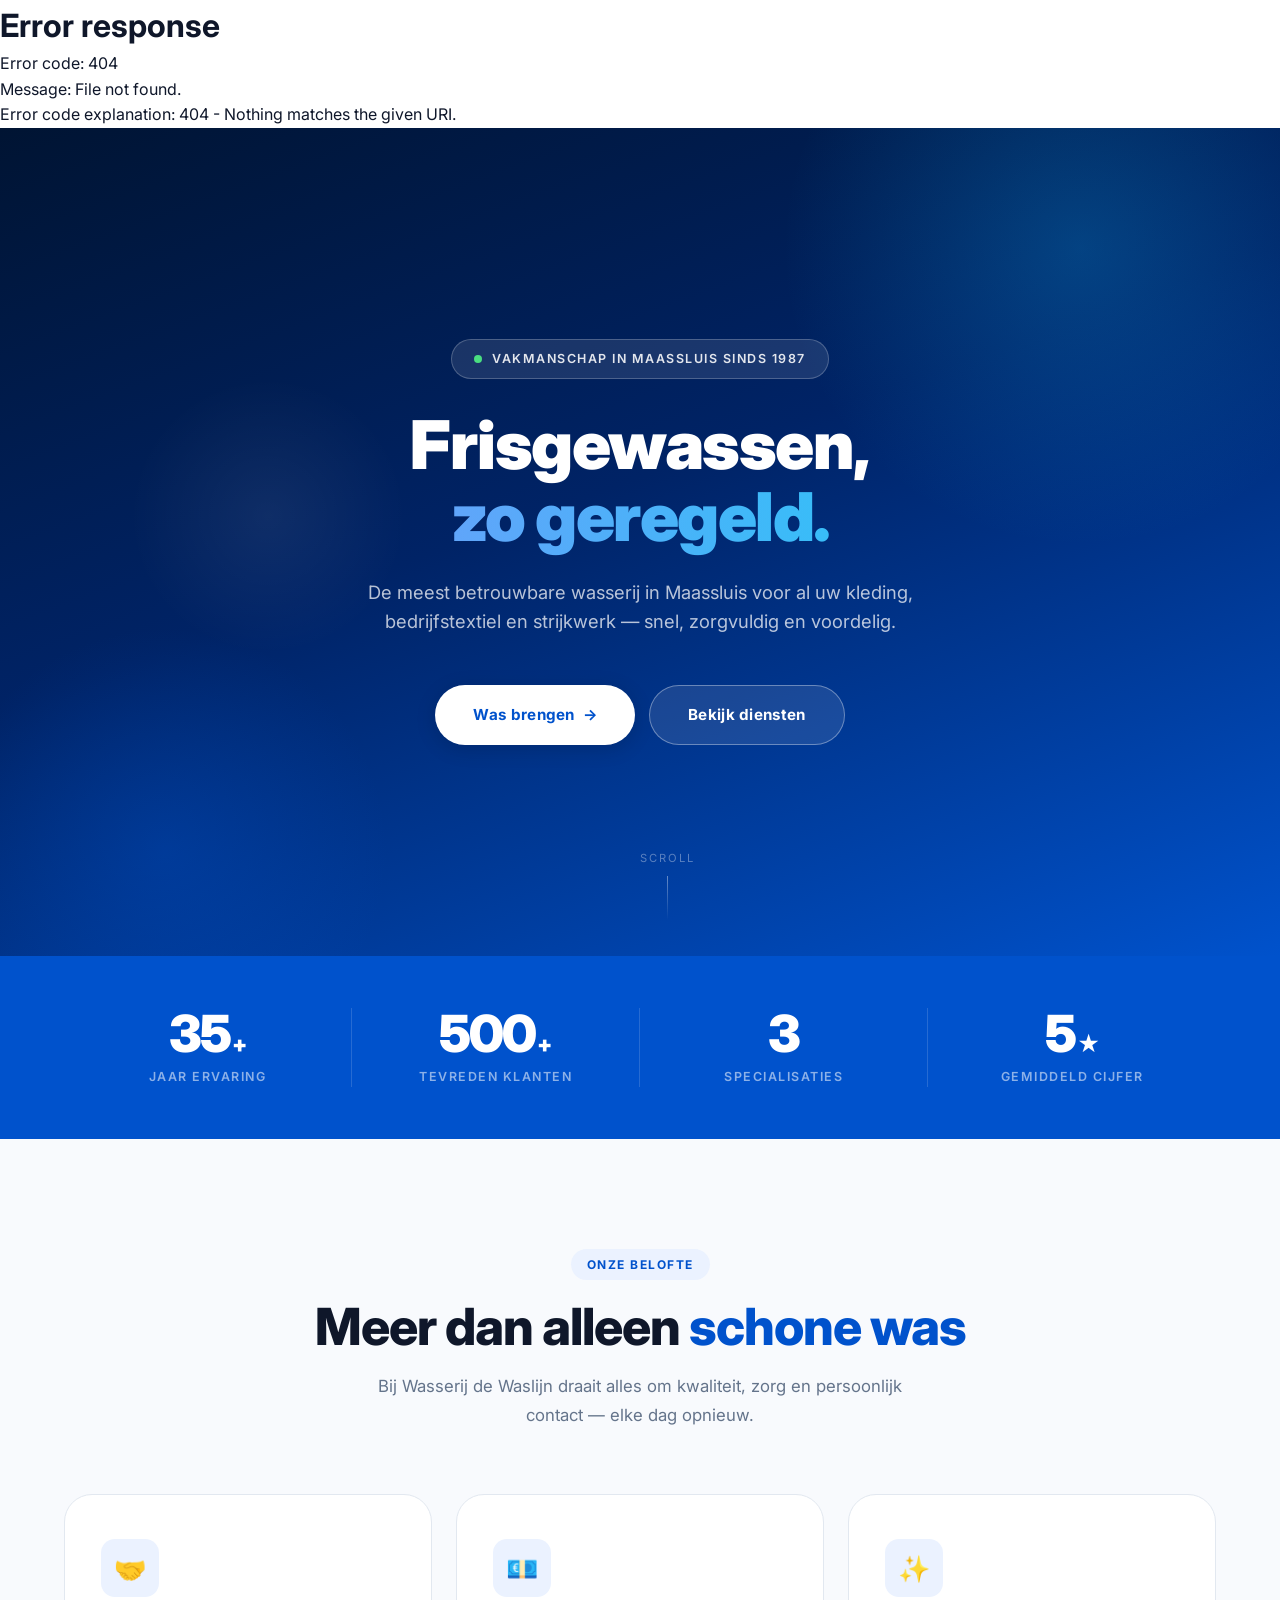
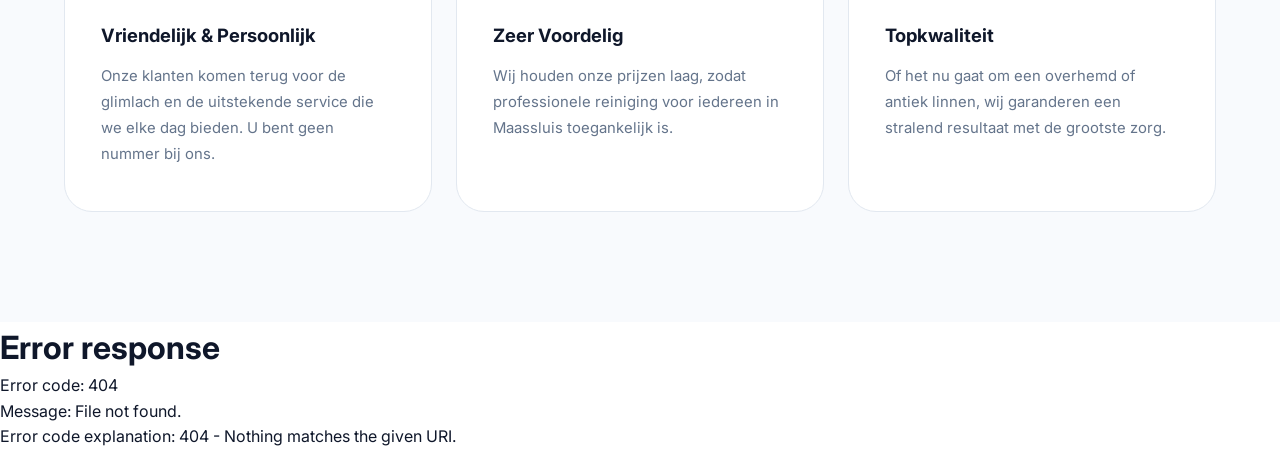
==== commit e5c95d8f: "Add files via upload" ====
--- a/index.html
+++ b/index.html
@@ -1,87 +1,107 @@
-<!DOCTYPE html>
-<html lang="nl">
-<head>
-    <meta charset="UTF-8">
-    <meta name="viewport" content="width=device-width, initial-scale=1.0">
-    <title>Wasserij de Waslijn Maassluis | Snel & Betaalbaar</title>
-    <link rel="stylesheet" href="style.css">
-    <link rel="stylesheet" href="https://cdnjs.cloudflare.com/ajax/libs/font-awesome/6.5.1/css/all.min.css">
-</head>
-<body>
-
-    <!-- Header Component -->
-    <header>
-        <a href="index.html">
-            <img src="assets/logo.png" alt="Wasserij de Waslijn Logo" class="logo">
-        </a>
-        <nav>
-            <ul>
-                <li><a href="index.html" class="active"><i class="fa-solid fa-house"></i> Home</a></li>
-                <li><a href="diensten.html"><i class="fa-solid fa-shirt"></i> Diensten</a></li>
-                <li><a href="contact.html"><i class="fa-solid fa-envelope"></i> Contact</a></li>
-            </ul>
-        </nav>
-    </header>
-
-    <main>
-        <section class="hero">
-            <div class="reveal reveal-up">
-                <h1>Frisgewassen, Zo Geregeld</h1>
-                <p>De meest betrouwbare wasserij in Maassluis voor al uw kleding, bedrijfstextiel en strijkwerk.</p>
-                <a href="contact.html" class="btn btn-light">Vandaag nog uw was brengen</a>
-            </div>
-        </section>
-
-        <section>
-            <div class="section-header reveal reveal-up">
-                <h2>Onze Belofte</h2>
-                <p>Bij Wasserij de Waslijn draait alles om kwaliteit en gemak. Wij zorgen ervoor dat uw wasgoed niet alleen schoon wordt, maar ook met de grootste zorg wordt behandeld.</p>
-            </div>
-
-            <div class="grid">
-                <div class="card reveal reveal-left">
-                    <div class="card-icon"><i class="fa-solid fa-face-smile"></i></div>
-                    <h3>Vriendelijk & Persoonlijk</h3>
-                    <p>Onze klanten komen terug voor de glimlach en de uitstekende service die we elke dag bieden.</p>
-                </div>
-                <div class="card reveal reveal-up">
-                    <div class="card-icon"><i class="fa-solid fa-tags"></i></div>
-                    <h3>Zeer Voordelig</h3>
-                    <p>Wij houden onze prijzen laag, zodat professionele reiniging voor iedereen in Maassluis toegankelijk is.</p>
-                </div>
-                <div class="card reveal reveal-right">
-                    <div class="card-icon"><i class="fa-solid fa-award"></i></div>
-                    <h3>Topkwaliteit</h3>
-                    <p>Of het nu gaat om een overhemd of antiek linnen, wij garanderen een stralend resultaat.</p>
-                </div>
-            </div>
-        </section>
-    </main>
-
-    <!-- Footer Component -->
-    <footer>
-        <div class="footer-grid">
-            <div class="footer-section reveal reveal-left">
-                <img src="assets/logo.png" alt="Wasserij de Waslijn Logo" class="logo" style="margin-bottom: 20px;">
-                <p>Uw partner in schoon textiel. Gevestigd in het hart van Maassluis.</p>
-            </div>
-            <div class="footer-section reveal reveal-up">
-                <h4><i class="fa-solid fa-location-dot"></i> Contactgegevens</h4>
-                <p>Wagenstraat 21, Maassluis</p>
-                <p>Tel: 010 591 2440</p>
-                <p>info@wasserijdewaslijn.nl</p>
-            </div>
-            <div class="footer-section reveal reveal-right">
-                <h4><i class="fa-solid fa-clock"></i> Openingstijden</h4>
-                <p>Ma t/m Vr: 08:30 - 17:30</p>
-                <p>Weekend: Gesloten</p>
-            </div>
-        </div>
-        <div class="copyright">
-            <p>&copy; 2024 Wasserij de Waslijn Maassluis.</p>
-        </div>
-    </footer>
-
-    <script src="animations.js"></script>
-</body>
-</html>
+<!DOCTYPE html>
+<html lang="nl">
+<head>
+    <meta charset="UTF-8">
+    <meta name="viewport" content="width=device-width, initial-scale=1.0">
+    <title>Wasserij de Waslijn Maassluis | Snel & Betaalbaar</title>
+    <meta name="description" content="De meest betrouwbare wasserij in Maassluis. Professioneel wassen, strijken en bedrijfskleding. Wagenstraat 21 · 010 591 2440.">
+    <link rel="stylesheet" href="style.css">
+</head>
+<body>
+
+    <div id="header-placeholder"></div>
+
+    <main>
+
+        <!-- ── HERO ── -->
+        <section class="hero">
+            <div class="hero-bg-photo"></div>
+            <div class="hero-orb hero-orb-1"></div>
+            <div class="hero-orb hero-orb-2"></div>
+            <div class="hero-orb hero-orb-3"></div>
+
+            <div class="hero-content">
+                <div class="hero-badge">
+                    <span class="pulse-dot"></span>
+                    Vakmanschap in Maassluis sinds 1987
+                </div>
+                <h1 class="heading-xl">
+                    Frisgewassen,<br>
+                    <span class="line-accent">zo geregeld.</span>
+                </h1>
+                <p>De meest betrouwbare wasserij in Maassluis voor al uw kleding, bedrijfstextiel en strijkwerk — snel, zorgvuldig en voordelig.</p>
+                <div class="hero-cta">
+                    <a href="contact.html" class="btn btn-white btn-lg">Was brengen <span class="btn-arrow">→</span></a>
+                    <a href="diensten.html" class="btn btn-outline btn-lg">Bekijk diensten</a>
+                </div>
+            </div>
+
+            <div class="hero-scroll-hint">
+                <span>Scroll</span>
+                <div class="scroll-line"></div>
+            </div>
+        </section>
+
+        <!-- ── STATS ── -->
+        <div class="stats-strip reveal">
+            <div class="stat-item">
+                <div class="stat-num">35<sup>+</sup></div>
+                <div class="stat-label">Jaar Ervaring</div>
+            </div>
+            <div class="stat-item">
+                <div class="stat-num">500<sup>+</sup></div>
+                <div class="stat-label">Tevreden Klanten</div>
+            </div>
+            <div class="stat-item">
+                <div class="stat-num">3</div>
+                <div class="stat-label">Specialisaties</div>
+            </div>
+            <div class="stat-item">
+                <div class="stat-num">5<sup>★</sup></div>
+                <div class="stat-label">Gemiddeld Cijfer</div>
+            </div>
+        </div>
+
+        <!-- ── BELOFTE ── -->
+        <section class="section promise-section">
+            <div class="promise-header reveal">
+                <div class="chip">Onze belofte</div>
+                <h2 class="heading-lg">Meer dan alleen <span class="heading-accent">schone was</span></h2>
+                <p class="subtext">Bij Wasserij de Waslijn draait alles om kwaliteit, zorg en persoonlijk contact — elke dag opnieuw.</p>
+            </div>
+
+            <div class="promise-grid reveal-stagger">
+                <div class="pcard">
+                    <div class="pcard-icon">
+                        <span class="icon-inner">🤝</span>
+                    </div>
+                    <h3>Vriendelijk & Persoonlijk</h3>
+                    <p>Onze klanten komen terug voor de glimlach en de uitstekende service die we elke dag bieden. U bent geen nummer bij ons.</p>
+                </div>
+                <div class="pcard">
+                    <div class="pcard-icon">
+                        <span class="icon-inner">💶</span>
+                    </div>
+                    <h3>Zeer Voordelig</h3>
+                    <p>Wij houden onze prijzen laag, zodat professionele reiniging voor iedereen in Maassluis toegankelijk is.</p>
+                </div>
+                <div class="pcard">
+                    <div class="pcard-icon">
+                        <span class="icon-inner">✨</span>
+                    </div>
+                    <h3>Topkwaliteit</h3>
+                    <p>Of het nu gaat om een overhemd of antiek linnen, wij garanderen een stralend resultaat met de grootste zorg.</p>
+                </div>
+            </div>
+        </section>
+
+    </main>
+
+    <div id="footer-placeholder"></div>
+
+    <script src="components.js"></script>
+    <script>
+        loadComponents('index');
+    </script>
+</body>
+</html>
--- a/style.css
+++ b/style.css
@@ -1,672 +1,668 @@
-/* Google Fonts - Montserrat */
-@import url('https://fonts.googleapis.com/css2?family=Montserrat:wght@300;400;600;700;800&display=swap');
-
-:root {
-    --primary-blue: #0056b3;
-    --dark-blue: #003d80;
-    --accent-blue: #00aaff;
-    --light-blue: #f4f9ff;
-    --white: #ffffff;
-    --text-main: #2d3436;
-    --text-muted: #636e72;
-    --shadow: 0 4px 15px rgba(0, 0, 0, 0.1);
-    --shadow-lg: 0 20px 60px rgba(0, 86, 179, 0.15);
-    --transition: all 0.3s cubic-bezier(0.4, 0, 0.2, 1);
-    --gradient-blue: linear-gradient(135deg, #0056b3, #00aaff);
-}
-
-* {
-    margin: 0;
-    padding: 0;
-    box-sizing: border-box;
-}
-
-html {
-    scroll-behavior: smooth;
-}
-
-body {
-    font-family: 'Montserrat', sans-serif;
-    color: var(--text-main);
-    line-height: 1.6;
-    background-color: var(--white);
-    overflow-x: hidden;
-}
-
-/* ============================================
-   SCROLL REVEAL ANIMATIONS
-   ============================================ */
-.reveal {
-    opacity: 0;
-    transition: opacity 0.8s ease, transform 0.8s ease;
-    will-change: opacity, transform;
-}
-
-.reveal.reveal-up {
-    transform: translateY(60px);
-}
-
-.reveal.reveal-left {
-    transform: translateX(-60px);
-}
-
-.reveal.reveal-right {
-    transform: translateX(60px);
-}
-
-.reveal.revealed {
-    opacity: 1;
-    transform: translateY(0) translateX(0);
-}
-
-/* ============================================
-   ULTRA-MODERN HEADER
-   ============================================ */
-header {
-    background: rgba(255, 255, 255, 0.95);
-    backdrop-filter: blur(20px);
-    -webkit-backdrop-filter: blur(20px);
-    display: flex;
-    justify-content: space-between;
-    align-items: center;
-    padding: 20px 5%;
-    box-shadow: 0 1px 0 rgba(0, 0, 0, 0.05);
-    position: sticky;
-    top: 0;
-    z-index: 1000;
-    transition: var(--transition);
-}
-
-header.header-scrolled {
-    padding: 14px 5%;
-    box-shadow: 0 4px 30px rgba(0, 0, 0, 0.08);
-}
-
-.logo {
-    height: 60px;
-    width: auto;
-    display: block;
-    transition: var(--transition);
-}
-
-header.header-scrolled .logo {
-    height: 50px;
-}
-
-nav {
-    display: flex;
-    align-items: center;
-    flex: 1;
-    justify-content: center;
-}
-
-nav ul {
-    list-style: none;
-    display: flex;
-    gap: 8px;
-    margin: 0;
-}
-
-nav ul li a {
-    text-decoration: none;
-    color: var(--text-muted);
-    font-weight: 600;
-    font-size: 0.9rem;
-    transition: var(--transition);
-    text-transform: uppercase;
-    letter-spacing: 1.5px;
-    padding: 10px 22px;
-    border-radius: 50px;
-    display: flex;
-    align-items: center;
-    gap: 8px;
-    position: relative;
-}
-
-nav ul li a i {
-    font-size: 0.85rem;
-    transition: var(--transition);
-}
-
-nav ul li a:hover {
-    color: var(--primary-blue);
-    background: var(--light-blue);
-}
-
-nav ul li a:hover i {
-    transform: scale(1.2);
-}
-
-nav ul li a.active {
-    color: var(--white);
-    background: var(--gradient-blue);
-    box-shadow: 0 4px 15px rgba(0, 86, 179, 0.3);
-}
-
-nav ul li a.active i {
-    color: var(--white);
-}
-
-/* ============================================
-   SECTIONS
-   ============================================ */
-section {
-    padding: 100px 5%;
-    width: 100%;
-}
-
-.section-header {
-    text-align: center;
-    max-width: 900px;
-    margin: 0 auto 60px;
-}
-
-.section-header h2 {
-    font-size: 2.8rem;
-    margin-bottom: 20px;
-    background: var(--gradient-blue);
-    -webkit-background-clip: text;
-    -webkit-text-fill-color: transparent;
-    background-clip: text;
-}
-
-.section-header p {
-    color: var(--text-muted);
-    font-size: 1.1rem;
-    line-height: 1.8;
-}
-
-/* ============================================
-   HERO SECTION
-   ============================================ */
-.hero {
-    background: linear-gradient(135deg, rgba(0, 61, 128, 0.85), rgba(0, 170, 255, 0.7)),
-                url('https://images.unsplash.com/photo-1545173153-5dd9a739a155?auto=format&fit=crop&q=80&w=2000');
-    background-size: cover;
-    background-position: center;
-    background-attachment: fixed;
-    color: var(--white);
-    text-align: center;
-    min-height: 80vh;
-    display: flex;
-    flex-direction: column;
-    justify-content: center;
-    align-items: center;
-    position: relative;
-    overflow: hidden;
-}
-
-.hero::before {
-    content: '';
-    position: absolute;
-    bottom: -2px;
-    left: 0;
-    width: 100%;
-    height: 120px;
-    background: linear-gradient(to top, var(--white), transparent);
-    z-index: 1;
-}
-
-.hero > div {
-    position: relative;
-    z-index: 2;
-}
-
-.hero h1 {
-    font-size: 4.2rem;
-    font-weight: 800;
-    margin-bottom: 24px;
-    text-shadow: 0 4px 20px rgba(0, 0, 0, 0.2);
-    line-height: 1.15;
-}
-
-.hero p {
-    font-size: 1.3rem;
-    max-width: 700px;
-    margin-bottom: 40px;
-    opacity: 0.95;
-    line-height: 1.8;
-}
-
-/* ============================================
-   MODERN BUTTONS
-   ============================================ */
-.btn {
-    display: inline-block;
-    padding: 16px 42px;
-    background: var(--gradient-blue);
-    color: var(--white);
-    text-decoration: none;
-    font-weight: 700;
-    border-radius: 50px;
-    transition: var(--transition);
-    border: none;
-    box-shadow: 0 4px 15px rgba(0, 86, 179, 0.3);
-    cursor: pointer;
-    text-transform: uppercase;
-    letter-spacing: 1.5px;
-    font-size: 0.9rem;
-    position: relative;
-    overflow: hidden;
-}
-
-.btn::before {
-    content: '';
-    position: absolute;
-    top: 0;
-    left: -100%;
-    width: 100%;
-    height: 100%;
-    background: linear-gradient(120deg, transparent, rgba(255, 255, 255, 0.25), transparent);
-    transition: left 0.5s;
-}
-
-.btn:hover::before {
-    left: 100%;
-}
-
-.btn:hover {
-    box-shadow: 0 8px 30px rgba(0, 86, 179, 0.4);
-}
-
-.btn:active {
-    transform: scale(0.97) !important;
-    box-shadow: 0 2px 10px rgba(0, 86, 179, 0.2);
-}
-
-.btn-light {
-    background: var(--white);
-    color: var(--primary-blue);
-}
-
-.btn-light::before {
-    background: linear-gradient(120deg, transparent, rgba(0, 86, 179, 0.1), transparent);
-}
-
-/* ============================================
-   CARD ICON
-   ============================================ */
-.card-icon {
-    width: 70px;
-    height: 70px;
-    border-radius: 20px;
-    background: var(--gradient-blue);
-    display: flex;
-    align-items: center;
-    justify-content: center;
-    margin-bottom: 24px;
-    transition: var(--transition);
-}
-
-.card-icon i {
-    font-size: 1.6rem;
-    color: var(--white);
-}
-
-.card:hover .card-icon,
-.service-card:hover .card-icon {
-    transform: scale(1.1) rotate(-5deg);
-    box-shadow: 0 8px 25px rgba(0, 86, 179, 0.3);
-}
-
-/* ============================================
-   SERVICES GRID
-   ============================================ */
-.services-grid {
-    display: grid;
-    grid-template-columns: repeat(auto-fit, minmax(300px, 1fr));
-    gap: 30px;
-    margin-top: 20px;
-}
-
-.service-card {
-    background: var(--white);
-    padding: 45px;
-    border-radius: 20px;
-    border: 1px solid rgba(0, 86, 179, 0.08);
-    transition: var(--transition);
-    position: relative;
-    overflow: hidden;
-}
-
-.service-card::before {
-    content: '';
-    position: absolute;
-    top: 0;
-    left: 0;
-    width: 100%;
-    height: 4px;
-    background: var(--gradient-blue);
-    transform: scaleX(0);
-    transform-origin: left;
-    transition: transform 0.4s ease;
-}
-
-.service-card:hover::before {
-    transform: scaleX(1);
-}
-
-.service-card:hover {
-    box-shadow: var(--shadow-lg);
-}
-
-.service-card h2 {
-    color: var(--primary-blue);
-    font-size: 1.4rem;
-    margin-bottom: 15px;
-}
-
-.service-card p {
-    color: var(--text-muted);
-    line-height: 1.8;
-}
-
-/* CTA Block */
-.cta-block {
-    margin-top: 60px;
-    background: var(--gradient-blue);
-    padding: 60px;
-    border-radius: 20px;
-    text-align: center;
-    color: var(--white);
-    position: relative;
-    overflow: hidden;
-}
-
-.cta-block::before {
-    content: '';
-    position: absolute;
-    top: -50%;
-    right: -20%;
-    width: 300px;
-    height: 300px;
-    background: rgba(255, 255, 255, 0.08);
-    border-radius: 50%;
-}
-
-.cta-block::after {
-    content: '';
-    position: absolute;
-    bottom: -30%;
-    left: -10%;
-    width: 200px;
-    height: 200px;
-    background: rgba(255, 255, 255, 0.05);
-    border-radius: 50%;
-}
-
-.cta-block h2 {
-    position: relative;
-    z-index: 1;
-}
-
-.cta-block p {
-    position: relative;
-    z-index: 1;
-    opacity: 0.95;
-}
-
-.cta-block .btn {
-    background: var(--white);
-    color: var(--primary-blue);
-    position: relative;
-    z-index: 1;
-}
-
-/* ============================================
-   HOME CARDS GRID
-   ============================================ */
-.grid {
-    display: grid;
-    grid-template-columns: repeat(auto-fit, minmax(320px, 1fr));
-    gap: 30px;
-}
-
-.card {
-    background: var(--white);
-    padding: 45px;
-    border-radius: 20px;
-    transition: var(--transition);
-    border: 1px solid rgba(0, 86, 179, 0.08);
-    position: relative;
-    overflow: hidden;
-}
-
-.card::after {
-    content: '';
-    position: absolute;
-    bottom: 0;
-    left: 0;
-    width: 100%;
-    height: 4px;
-    background: var(--gradient-blue);
-    transform: scaleX(0);
-    transition: transform 0.4s ease;
-}
-
-.card:hover::after {
-    transform: scaleX(1);
-}
-
-.card:hover {
-    box-shadow: var(--shadow-lg);
-}
-
-.card h3 {
-    color: var(--primary-blue);
-    margin-bottom: 15px;
-    font-size: 1.5rem;
-}
-
-.card p {
-    color: var(--text-muted);
-    line-height: 1.8;
-}
-
-/* ============================================
-   CONTACT PAGE
-   ============================================ */
-.contact-wrapper {
-    display: grid;
-    grid-template-columns: 1fr 1fr;
-    gap: 80px;
-    align-items: start;
-}
-
-.contact-details {
-    margin-top: 40px;
-    display: flex;
-    flex-direction: column;
-    gap: 20px;
-}
-
-.contact-detail-item {
-    display: flex;
-    align-items: center;
-    gap: 16px;
-    padding: 16px 20px;
-    background: var(--light-blue);
-    border-radius: 12px;
-    transition: var(--transition);
-}
-
-.contact-detail-item:hover {
-    background: var(--white);
-    box-shadow: var(--shadow);
-    transform: translateX(8px);
-}
-
-.contact-detail-item i {
-    color: var(--primary-blue);
-    font-size: 1.2rem;
-    width: 24px;
-    text-align: center;
-}
-
-.contact-detail-item p {
-    margin: 0;
-    font-weight: 500;
-}
-
-/* Google Maps */
-.map-container {
-    margin-top: 30px;
-    width: 100%;
-    height: 350px;
-    border-radius: 20px;
-    overflow: hidden;
-    box-shadow: var(--shadow-lg);
-    border: none;
-}
-
-.map-container iframe {
-    width: 100%;
-    height: 100%;
-    display: block;
-}
-
-/* FORM */
-.contact-form {
-    background: var(--white);
-    padding: 50px;
-    border-radius: 20px;
-    box-shadow: 0 10px 40px rgba(0, 0, 0, 0.06);
-    border: 1px solid rgba(0, 86, 179, 0.08);
-}
-
-.form-title {
-    font-size: 1.4rem;
-    color: var(--primary-blue);
-    margin-bottom: 30px;
-    display: flex;
-    align-items: center;
-    gap: 10px;
-}
-
-.form-group {
-    margin-bottom: 25px;
-}
-
-.form-group label {
-    display: block;
-    margin-bottom: 10px;
-    font-weight: 600;
-    color: var(--text-main);
-    font-size: 0.9rem;
-    display: flex;
-    align-items: center;
-    gap: 8px;
-}
-
-.form-group label i {
-    color: var(--primary-blue);
-    font-size: 0.85rem;
-}
-
-.form-group input,
-.form-group textarea {
-    width: 100%;
-    padding: 16px 20px;
-    border: 2px solid #edf2f7;
-    border-radius: 12px;
-    font-family: inherit;
-    font-size: 0.95rem;
-    transition: var(--transition);
-    background: var(--light-blue);
-}
-
-.form-group input:focus,
-.form-group textarea:focus {
-    outline: none;
-    border-color: var(--accent-blue);
-    background-color: var(--white);
-    box-shadow: 0 0 0 4px rgba(0, 170, 255, 0.1);
-}
-
-/* ============================================
-   FOOTER
-   ============================================ */
-footer {
-    background: linear-gradient(135deg, #f8fbff, #eef5ff);
-    padding: 80px 5% 30px;
-    position: relative;
-}
-
-footer::before {
-    content: '';
-    position: absolute;
-    top: 0;
-    left: 0;
-    width: 100%;
-    height: 4px;
-    background: var(--gradient-blue);
-}
-
-.footer-grid {
-    display: grid;
-    grid-template-columns: repeat(auto-fit, minmax(250px, 1fr));
-    gap: 50px;
-    margin-bottom: 50px;
-}
-
-.footer-section h4 {
-    margin-bottom: 25px;
-    color: var(--primary-blue);
-    font-size: 1.15rem;
-    display: flex;
-    align-items: center;
-    gap: 10px;
-}
-
-.footer-section p {
-    color: var(--text-muted);
-    line-height: 1.8;
-}
-
-.copyright {
-    text-align: center;
-    border-top: 1px solid rgba(0, 86, 179, 0.1);
-    padding-top: 30px;
-    color: var(--text-muted);
-    font-size: 0.9rem;
-}
-
-/* ============================================
-   RESPONSIVE
-   ============================================ */
-@media (max-width: 992px) {
-    .contact-wrapper { grid-template-columns: 1fr; }
-    .hero h1 { font-size: 3rem; }
-    .section-header h2 { font-size: 2.2rem; }
-}
-
-@media (max-width: 768px) {
-    header {
-        flex-direction: column;
-        padding: 20px;
-        gap: 15px;
-    }
-
-    nav {
-        width: 100%;
-        justify-content: center;
-    }
-
-    nav ul {
-        flex-wrap: wrap;
-        justify-content: center;
-        gap: 6px;
-    }
-
-    nav ul li a {
-        font-size: 0.8rem;
-        padding: 8px 16px;
-    }
-
-    .hero h1 { font-size: 2.4rem; }
-    .hero { min-height: 60vh; background-attachment: scroll; }
-
-    section { padding: 60px 5%; }
-
-    .cta-block { padding: 40px 20px; }
-}
+@import url('https://fonts.googleapis.com/css2?family=Inter:wght@300;400;500;600;700;800;900&display=swap');
+
+/* ═══════════════════════════════════════════════
+   TOKENS
+═══════════════════════════════════════════════ */
+:root {
+    --blue:       #0052CC;
+    --blue-dk:    #003D99;
+    --blue-lt:    #EBF2FF;
+    --accent:     #0EA5E9;
+    --white:      #FFFFFF;
+    --off-white:  #F8FAFD;
+    --text:       #0F172A;
+    --muted:      #64748B;
+    --border:     #E2E8F0;
+    --navy:       #0A1628;
+
+    --r-sm:  8px;
+    --r-md:  14px;
+    --r-lg:  20px;
+    --r-xl:  28px;
+
+    --ease: cubic-bezier(0.4, 0, 0.2, 1);
+    --spring: cubic-bezier(0.34, 1.56, 0.64, 1);
+
+    --shadow-sm: 0 1px 3px rgba(0,0,0,.06), 0 1px 2px rgba(0,0,0,.04);
+    --shadow-md: 0 4px 16px rgba(0,0,0,.08), 0 2px 6px rgba(0,0,0,.04);
+    --shadow-lg: 0 20px 60px rgba(0,0,0,.10), 0 8px 24px rgba(0,0,0,.06);
+}
+
+/* ═══════════════════════════════════════════════
+   RESET & BASE
+═══════════════════════════════════════════════ */
+*, *::before, *::after { margin:0; padding:0; box-sizing:border-box; }
+html { scroll-behavior: smooth; font-size: 16px; }
+body {
+    font-family: 'Inter', system-ui, sans-serif;
+    color: var(--text);
+    background: var(--white);
+    line-height: 1.6;
+    overflow-x: hidden;
+    -webkit-font-smoothing: antialiased;
+}
+img { display: block; max-width: 100%; }
+a { color: inherit; text-decoration: none; }
+
+::-webkit-scrollbar { width: 5px; }
+::-webkit-scrollbar-track { background: var(--off-white); }
+::-webkit-scrollbar-thumb { background: var(--blue); border-radius: 99px; }
+
+/* ═══════════════════════════════════════════════
+   HEADER
+═══════════════════════════════════════════════ */
+#site-header {
+    position: sticky; top: 0; z-index: 9000;
+    height: 76px;
+    display: flex; align-items: center; justify-content: space-between;
+    padding: 0 5%;
+    background: rgba(255,255,255,0.82);
+    backdrop-filter: blur(20px) saturate(180%);
+    -webkit-backdrop-filter: blur(20px) saturate(180%);
+    border-bottom: 1px solid rgba(0,0,0,0.06);
+    transition: box-shadow 0.3s var(--ease);
+}
+#site-header.scrolled { box-shadow: 0 2px 20px rgba(0,0,0,0.08); }
+
+.logo { height: 50px; width: auto; transition: transform 0.3s var(--spring); }
+.header-logo-link:hover .logo { transform: scale(1.04); }
+
+nav { display: flex; align-items: center; gap: 6px; }
+
+#nav-menu {
+    list-style: none;
+    display: flex; gap: 2px;
+    margin-right: 20px;
+}
+#nav-menu li a {
+    display: block;
+    padding: 8px 16px;
+    font-size: 0.88rem; font-weight: 600;
+    letter-spacing: 0.4px;
+    color: var(--muted);
+    border-radius: var(--r-sm);
+    transition: color 0.2s, background 0.2s;
+}
+#nav-menu li a:hover { color: var(--blue); background: var(--blue-lt); }
+#nav-menu li a.active { color: var(--blue); background: var(--blue-lt); }
+
+.lang-flag {
+    font-size: 1.4rem; cursor: pointer;
+    transition: transform 0.25s var(--spring);
+    line-height: 1;
+}
+.lang-flag:hover { transform: scale(1.2) rotate(-5deg); }
+
+/* Hamburger */
+.hamburger {
+    display: none;
+    flex-direction: column; justify-content: center;
+    gap: 5px;
+    width: 40px; height: 40px;
+    background: none; border: none; cursor: pointer; padding: 6px;
+    border-radius: var(--r-sm);
+    transition: background 0.2s;
+}
+.hamburger:hover { background: var(--blue-lt); }
+.hamburger span {
+    display: block; width: 22px; height: 2px;
+    background: var(--text); border-radius: 2px;
+    transition: transform 0.3s var(--ease), opacity 0.3s;
+}
+.hamburger.open span:nth-child(1) { transform: translateY(7px) rotate(45deg); }
+.hamburger.open span:nth-child(2) { opacity: 0; transform: scaleX(0); }
+.hamburger.open span:nth-child(3) { transform: translateY(-7px) rotate(-45deg); }
+
+/* ═══════════════════════════════════════════════
+   FOOTER
+═══════════════════════════════════════════════ */
+footer {
+    background: var(--navy);
+    color: rgba(255,255,255,0.6);
+    padding: 80px 5% 32px;
+}
+.footer-inner {
+    display: grid;
+    grid-template-columns: 1.8fr 1fr 1.4fr 1.2fr;
+    gap: 60px;
+    padding-bottom: 60px;
+    border-bottom: 1px solid rgba(255,255,255,0.07);
+    margin-bottom: 32px;
+}
+.footer-logo {
+    height: 44px; margin-bottom: 18px;
+    filter: brightness(0) invert(1); opacity: 0.9;
+}
+.footer-brand p { font-size: 0.88rem; line-height: 1.8; max-width: 270px; }
+
+.footer-col h4 {
+    color: #fff;
+    font-size: 0.72rem; font-weight: 700;
+    letter-spacing: 2px; text-transform: uppercase;
+    margin-bottom: 20px;
+}
+.footer-col a {
+    display: block; font-size: 0.88rem; line-height: 1;
+    margin-bottom: 12px;
+    color: rgba(255,255,255,0.5);
+    transition: color 0.2s, transform 0.2s;
+}
+.footer-col a:hover { color: #fff; transform: translateX(4px); }
+
+.footer-hours {
+    display: flex; justify-content: space-between;
+    font-size: 0.86rem; margin-bottom: 10px;
+}
+.footer-hours span { color: rgba(255,255,255,0.45); }
+.footer-hours strong { color: rgba(255,255,255,0.85); font-weight: 600; }
+.footer-hours strong.closed { color: rgba(255,100,100,0.7); }
+
+.footer-bottom {
+    display: flex; justify-content: space-between; align-items: center;
+    font-size: 0.78rem; color: rgba(255,255,255,0.25);
+    flex-wrap: wrap; gap: 8px;
+}
+
+/* ═══════════════════════════════════════════════
+   BUTTONS
+═══════════════════════════════════════════════ */
+.btn {
+    display: inline-flex; align-items: center; gap: 8px;
+    padding: 14px 30px;
+    font-family: 'Inter', sans-serif;
+    font-size: 0.88rem; font-weight: 700; letter-spacing: 0.3px;
+    border-radius: 99px; border: none; cursor: pointer;
+    transition: transform 0.2s var(--spring), box-shadow 0.2s var(--ease), background 0.2s;
+    text-decoration: none;
+    white-space: nowrap;
+}
+.btn:active { transform: scale(0.97) !important; }
+
+.btn-white {
+    background: #fff; color: var(--blue);
+    box-shadow: 0 4px 20px rgba(0,0,0,0.15);
+}
+.btn-white:hover { transform: translateY(-3px); box-shadow: 0 8px 28px rgba(0,0,0,0.2); }
+
+.btn-outline {
+    background: rgba(255,255,255,0.1); color: #fff;
+    border: 1.5px solid rgba(255,255,255,0.35);
+    backdrop-filter: blur(4px);
+}
+.btn-outline:hover { background: rgba(255,255,255,0.18); transform: translateY(-3px); }
+
+.btn-blue {
+    background: var(--blue); color: #fff;
+    box-shadow: 0 4px 20px rgba(0,82,204,0.3);
+}
+.btn-blue:hover { background: var(--blue-dk); transform: translateY(-3px); box-shadow: 0 8px 28px rgba(0,82,204,0.4); }
+
+.btn-lg { padding: 17px 38px; font-size: 0.95rem; }
+
+/* Arrow icon animation */
+.btn .btn-arrow {
+    display: inline-block;
+    transition: transform 0.25s var(--spring);
+}
+.btn:hover .btn-arrow { transform: translateX(4px); }
+
+/* ═══════════════════════════════════════════════
+   LAYOUT UTILITIES
+═══════════════════════════════════════════════ */
+.section { padding: 110px 5%; }
+.section-sm { padding: 80px 5%; }
+
+.chip {
+    display: inline-flex; align-items: center; gap: 6px;
+    padding: 6px 16px;
+    background: var(--blue-lt); color: var(--blue);
+    font-size: 0.75rem; font-weight: 700;
+    letter-spacing: 1.5px; text-transform: uppercase;
+    border-radius: 99px;
+    margin-bottom: 18px;
+}
+
+.heading-xl {
+    font-size: clamp(2.4rem, 5.5vw, 4.2rem);
+    font-weight: 900; line-height: 1.08;
+    letter-spacing: -1.5px; color: var(--text);
+}
+.heading-lg {
+    font-size: clamp(2rem, 4vw, 3.2rem);
+    font-weight: 800; line-height: 1.12;
+    letter-spacing: -1px; color: var(--text);
+}
+.heading-md {
+    font-size: clamp(1.5rem, 3vw, 2rem);
+    font-weight: 800; line-height: 1.2;
+    letter-spacing: -0.5px;
+}
+.heading-accent { color: var(--blue); }
+
+.subtext {
+    font-size: 1.05rem; color: var(--muted);
+    line-height: 1.75; max-width: 580px;
+}
+
+/* ═══════════════════════════════════════════════
+   HERO
+═══════════════════════════════════════════════ */
+.hero {
+    position: relative; overflow: hidden;
+    min-height: 92vh;
+    display: flex; flex-direction: column;
+    justify-content: center; align-items: center;
+    text-align: center;
+    padding: 0 6%;
+    background: linear-gradient(160deg, #001433 0%, #002366 45%, #0052CC 100%);
+    color: #fff;
+}
+
+.hero-bg-photo {
+    position: absolute; inset: 0;
+    background: url('https://images.unsplash.com/photo-1545173153-5dd9a739a155?auto=format&fit=crop&q=60&w=1600') center/cover no-repeat;
+    opacity: 0.10;
+}
+
+.hero-orb {
+    position: absolute;
+    border-radius: 50%;
+    animation: orbFloat var(--dur, 9s) ease-in-out infinite;
+    animation-delay: var(--delay, 0s);
+}
+.hero-orb-1 { width: 600px; height: 600px; background: radial-gradient(circle, rgba(14,165,233,0.25) 0%, transparent 70%); top: -180px; right: -100px; --dur: 10s; }
+.hero-orb-2 { width: 450px; height: 450px; background: radial-gradient(circle, rgba(0,82,204,0.3) 0%, transparent 70%); bottom: -120px; left: -60px; --dur: 12s; --delay: -5s; }
+.hero-orb-3 { width: 280px; height: 280px; background: radial-gradient(circle, rgba(255,255,255,0.06) 0%, transparent 70%); top: 30%; left: 10%; --dur: 8s; --delay: -3s; }
+
+@keyframes orbFloat {
+    0%, 100% { transform: translateY(0) scale(1); }
+    50%       { transform: translateY(-30px) scale(1.04); }
+}
+
+.hero-content { position: relative; z-index: 2; max-width: 880px; }
+
+.hero-badge {
+    display: inline-flex; align-items: center; gap: 10px;
+    padding: 9px 22px;
+    background: rgba(255,255,255,0.10);
+    border: 1px solid rgba(255,255,255,0.22);
+    border-radius: 99px;
+    font-size: 0.78rem; font-weight: 600;
+    letter-spacing: 1.5px; text-transform: uppercase;
+    color: rgba(255,255,255,0.88);
+    margin-bottom: 30px;
+    animation: fadeUp 0.7s var(--ease) both;
+}
+.pulse-dot {
+    width: 8px; height: 8px; border-radius: 50%;
+    background: #4ade80;
+    box-shadow: 0 0 0 0 rgba(74,222,128,0.5);
+    animation: pulseDot 2s ease-in-out infinite;
+}
+@keyframes pulseDot {
+    0%, 100% { box-shadow: 0 0 0 0 rgba(74,222,128,0.5); }
+    50%       { box-shadow: 0 0 0 8px rgba(74,222,128,0); }
+}
+
+.hero h1 {
+    color: #fff;
+    margin-bottom: 24px;
+    animation: fadeUp 0.7s 0.12s var(--ease) both;
+}
+.hero h1 .line-accent {
+    background: linear-gradient(90deg, #60a5fa, #38bdf8);
+    -webkit-background-clip: text; -webkit-text-fill-color: transparent;
+    background-clip: text;
+}
+.hero p {
+    font-size: 1.15rem; color: rgba(255,255,255,0.72);
+    max-width: 600px; margin: 0 auto 48px;
+    animation: fadeUp 0.7s 0.24s var(--ease) both;
+}
+.hero-cta {
+    display: flex; gap: 14px; justify-content: center; flex-wrap: wrap;
+    animation: fadeUp 0.7s 0.36s var(--ease) both;
+}
+
+.hero-scroll-hint {
+    position: absolute; bottom: 36px; left: 50%;
+    transform: translateX(-50%);
+    display: flex; flex-direction: column; align-items: center; gap: 8px;
+    color: rgba(255,255,255,0.35); font-size: 0.7rem;
+    letter-spacing: 2px; text-transform: uppercase;
+    z-index: 2;
+    animation: fadeUp 0.7s 0.7s var(--ease) both;
+}
+.scroll-line {
+    width: 1px; height: 44px;
+    background: linear-gradient(to bottom, rgba(255,255,255,0.4), transparent);
+    animation: scrollPulse 2s ease-in-out infinite;
+}
+@keyframes scrollPulse {
+    0%, 100% { opacity: 1; transform: scaleY(1); }
+    50%       { opacity: 0.3; transform: scaleY(0.6); }
+}
+
+/* ═══════════════════════════════════════════════
+   STATS STRIP
+═══════════════════════════════════════════════ */
+.stats-strip {
+    background: var(--blue);
+    padding: 52px 5%;
+    display: grid;
+    grid-template-columns: repeat(4, 1fr);
+    gap: 0;
+}
+.stat-item {
+    text-align: center;
+    padding: 0 24px;
+    border-right: 1px solid rgba(255,255,255,0.15);
+}
+.stat-item:last-child { border-right: none; }
+.stat-num {
+    font-size: clamp(2.4rem, 4vw, 3.4rem);
+    font-weight: 900; color: #fff;
+    letter-spacing: -2px; line-height: 1;
+    display: flex; align-items: baseline; justify-content: center; gap: 2px;
+}
+.stat-num sup { font-size: 1.4rem; letter-spacing: 0; }
+.stat-label {
+    font-size: 0.78rem; font-weight: 600;
+    letter-spacing: 1.5px; text-transform: uppercase;
+    color: rgba(255,255,255,0.55); margin-top: 8px;
+}
+
+/* ═══════════════════════════════════════════════
+   PROMISE / FEATURE CARDS
+═══════════════════════════════════════════════ */
+.promise-section { background: var(--off-white); }
+.promise-header { text-align: center; margin-bottom: 64px; }
+.promise-header .subtext { margin: 16px auto 0; }
+
+.promise-grid {
+    display: grid;
+    grid-template-columns: repeat(3, 1fr);
+    gap: 24px;
+}
+
+.pcard {
+    background: var(--white);
+    border: 1px solid var(--border);
+    border-radius: var(--r-xl);
+    padding: 44px 36px;
+    position: relative; overflow: hidden;
+    transition: transform 0.3s var(--spring), box-shadow 0.3s var(--ease), border-color 0.3s;
+    cursor: default;
+}
+.pcard::after {
+    content: '';
+    position: absolute; bottom: 0; left: 0;
+    width: 100%; height: 3px;
+    background: linear-gradient(90deg, var(--blue), var(--accent));
+    transform: scaleX(0); transform-origin: left;
+    transition: transform 0.35s var(--ease);
+}
+.pcard:hover { transform: translateY(-10px); box-shadow: var(--shadow-lg); border-color: transparent; }
+.pcard:hover::after { transform: scaleX(1); }
+
+.pcard-icon {
+    width: 58px; height: 58px;
+    background: var(--blue-lt);
+    border-radius: var(--r-md);
+    display: flex; align-items: center; justify-content: center;
+    font-size: 26px;
+    margin-bottom: 24px;
+    transition: transform 0.4s var(--spring), background 0.3s;
+}
+.pcard:hover .pcard-icon { transform: rotate(-8deg) scale(1.1); background: var(--blue); }
+.pcard:hover .pcard-icon .icon-inner { filter: grayscale(0) brightness(10); }
+
+.pcard h3 {
+    font-size: 1.15rem; font-weight: 700;
+    margin-bottom: 12px; color: var(--text);
+}
+.pcard p { font-size: 0.93rem; color: var(--muted); line-height: 1.75; }
+
+/* ═══════════════════════════════════════════════
+   PAGE HERO (inner pages)
+═══════════════════════════════════════════════ */
+.page-hero {
+    position: relative; overflow: hidden;
+    background: linear-gradient(150deg, #001433 0%, #0052CC 100%);
+    padding: 100px 5% 96px;
+    color: #fff; text-align: center;
+}
+.page-hero::after {
+    content: '';
+    position: absolute; inset: 0;
+    background: url('https://images.unsplash.com/photo-1545173153-5dd9a739a155?auto=format&fit=crop&q=60&w=1600') center/cover;
+    opacity: 0.07;
+}
+.page-hero-content { position: relative; z-index: 1; }
+.page-hero .chip { background: rgba(255,255,255,0.13); color: rgba(255,255,255,0.9); }
+.page-hero h1 { color: #fff; margin: 14px 0 18px; }
+.page-hero .subtext { color: rgba(255,255,255,0.65); margin: 0 auto; }
+
+/* ═══════════════════════════════════════════════
+   DIENSTEN PAGE
+═══════════════════════════════════════════════ */
+.services-grid {
+    display: grid;
+    grid-template-columns: repeat(3, 1fr);
+    gap: 24px;
+    margin-bottom: 40px;
+}
+
+.scard {
+    background: var(--white);
+    border: 1px solid var(--border);
+    border-radius: var(--r-xl);
+    padding: 48px 36px;
+    transition: transform 0.3s var(--spring), box-shadow 0.3s var(--ease);
+    position: relative; overflow: hidden;
+}
+.scard:hover { transform: translateY(-10px); box-shadow: var(--shadow-lg); }
+
+.scard-icon-wrap {
+    width: 72px; height: 72px;
+    background: linear-gradient(135deg, var(--blue-lt), #dbeeff);
+    border-radius: var(--r-lg);
+    display: flex; align-items: center; justify-content: center;
+    margin-bottom: 28px;
+    position: relative;
+    transition: transform 0.4s var(--spring);
+}
+.scard:hover .scard-icon-wrap { transform: scale(1.08) rotate(-6deg); }
+
+.scard-icon {
+    font-size: 32px;
+    display: block;
+    transition: transform 0.5s var(--spring);
+    animation: iconIdle 3s ease-in-out infinite;
+    animation-play-state: paused;
+}
+.scard:hover .scard-icon { animation-play-state: running; }
+
+@keyframes iconIdle {
+    0%,100% { transform: translateY(0) rotate(0deg); }
+    30%      { transform: translateY(-5px) rotate(5deg); }
+    70%      { transform: translateY(-3px) rotate(-3deg); }
+}
+
+.scard h2 { font-size: 1.25rem; font-weight: 700; color: var(--text); margin-bottom: 14px; }
+.scard p { font-size: 0.92rem; color: var(--muted); line-height: 1.78; }
+.scard p strong { color: var(--text); }
+
+.scard-tag {
+    display: inline-block;
+    margin-top: 22px;
+    padding: 5px 14px;
+    background: var(--blue-lt); color: var(--blue);
+    font-size: 0.75rem; font-weight: 700;
+    letter-spacing: 0.5px; border-radius: 99px;
+}
+
+/* CTA Band */
+.cta-band {
+    background: linear-gradient(135deg, #f0f7ff 0%, #e8f2ff 100%);
+    border: 1px solid #cce0ff;
+    border-radius: var(--r-xl);
+    padding: 72px 5%;
+    text-align: center;
+}
+.cta-band h2 { margin-bottom: 14px; }
+.cta-band p { color: var(--muted); max-width: 440px; margin: 0 auto 34px; }
+
+/* ═══════════════════════════════════════════════
+   CONTACT PAGE
+═══════════════════════════════════════════════ */
+.contact-layout {
+    display: grid;
+    grid-template-columns: 1fr 1fr;
+    gap: 60px;
+    align-items: start;
+}
+
+.contact-details { display: flex; flex-direction: column; gap: 14px; margin-bottom: 28px; }
+
+.cdetail {
+    display: flex; align-items: center; gap: 16px;
+    padding: 18px 22px;
+    background: var(--white);
+    border: 1px solid var(--border);
+    border-radius: var(--r-lg);
+    transition: transform 0.25s var(--spring), box-shadow 0.25s var(--ease), border-color 0.25s;
+    text-decoration: none; color: var(--text);
+}
+.cdetail:hover { transform: translateX(8px); box-shadow: var(--shadow-md); border-color: #bbd4ff; }
+
+.cdetail-icon {
+    width: 44px; height: 44px; flex-shrink: 0;
+    background: var(--blue-lt);
+    border-radius: var(--r-sm);
+    display: flex; align-items: center; justify-content: center;
+    font-size: 20px;
+    transition: transform 0.35s var(--spring), background 0.25s;
+}
+.cdetail:hover .cdetail-icon { transform: rotate(-10deg) scale(1.1); background: var(--blue); }
+
+.cdetail-body strong {
+    display: block; font-size: 0.72rem; font-weight: 700;
+    letter-spacing: 1.2px; text-transform: uppercase;
+    color: var(--blue); margin-bottom: 2px;
+}
+.cdetail-body span { font-size: 0.93rem; color: var(--text); }
+
+/* Google Map */
+.map-wrap {
+    border-radius: var(--r-xl);
+    overflow: hidden;
+    box-shadow: var(--shadow-lg);
+    border: 4px solid var(--white);
+    outline: 1px solid var(--border);
+    height: 300px;
+    position: relative;
+}
+.map-wrap iframe {
+    width: 100%; height: 100%;
+    display: block; border: none;
+}
+
+/* Contact Form Card */
+.form-card {
+    background: var(--white);
+    border: 1px solid var(--border);
+    border-radius: var(--r-xl);
+    padding: 52px 48px;
+    box-shadow: var(--shadow-md);
+}
+.form-card h3 { font-size: 1.5rem; font-weight: 800; margin-bottom: 8px; }
+.form-card > p { color: var(--muted); font-size: 0.9rem; margin-bottom: 32px; }
+
+.fgroup { margin-bottom: 20px; }
+.fgroup label {
+    display: block; margin-bottom: 7px;
+    font-size: 0.78rem; font-weight: 700;
+    letter-spacing: 0.8px; text-transform: uppercase;
+    color: var(--blue);
+}
+.fgroup input, .fgroup textarea {
+    width: 100%;
+    padding: 13px 17px;
+    background: var(--off-white);
+    border: 1.5px solid var(--border);
+    border-radius: var(--r-md);
+    font-family: 'Inter', sans-serif; font-size: 0.95rem;
+    color: var(--text);
+    transition: border-color 0.2s, background 0.2s, box-shadow 0.2s;
+    outline: none;
+}
+.fgroup input:focus, .fgroup textarea:focus {
+    border-color: var(--blue);
+    background: var(--white);
+    box-shadow: 0 0 0 4px rgba(0,82,204,0.08);
+}
+.fgroup textarea { min-height: 130px; resize: vertical; }
+
+/* ═══════════════════════════════════════════════
+   ANIMATIONS
+═══════════════════════════════════════════════ */
+@keyframes fadeUp {
+    from { opacity: 0; transform: translateY(22px); }
+    to   { opacity: 1; transform: translateY(0); }
+}
+
+.reveal {
+    opacity: 0;
+    transform: translateY(28px);
+    transition: opacity 0.6s var(--ease), transform 0.6s var(--ease);
+}
+.reveal.visible { opacity: 1; transform: none; }
+
+/* Stagger helper for grids */
+.reveal-stagger > * {
+    opacity: 0; transform: translateY(28px);
+    transition: opacity 0.55s var(--ease), transform 0.55s var(--ease);
+}
+.reveal-stagger.visible > *:nth-child(1) { opacity:1; transform:none; transition-delay: 0s; }
+.reveal-stagger.visible > *:nth-child(2) { opacity:1; transform:none; transition-delay: 0.1s; }
+.reveal-stagger.visible > *:nth-child(3) { opacity:1; transform:none; transition-delay: 0.2s; }
+.reveal-stagger.visible > *:nth-child(4) { opacity:1; transform:none; transition-delay: 0.3s; }
+
+/* ═══════════════════════════════════════════════
+   RESPONSIVE
+═══════════════════════════════════════════════ */
+@media (max-width: 1024px) {
+    .promise-grid, .services-grid { grid-template-columns: 1fr 1fr; }
+    .footer-inner { grid-template-columns: 1fr 1fr; gap: 40px; }
+}
+
+@media (max-width: 768px) {
+    #nav-menu {
+        display: none;
+        position: fixed; inset: 76px 0 0;
+        background: rgba(255,255,255,0.97);
+        backdrop-filter: blur(20px);
+        flex-direction: column; align-items: center; justify-content: center;
+        gap: 4px; z-index: 8999;
+    }
+    #nav-menu.open { display: flex; }
+    #nav-menu li a { font-size: 1.15rem; padding: 14px 40px; }
+    .hamburger { display: flex; }
+    .lang-flag { display: none; }
+
+    .stats-strip { grid-template-columns: 1fr 1fr; }
+    .stat-item { border-right: none; border-bottom: 1px solid rgba(255,255,255,0.12); padding: 24px 0; }
+    .stat-item:last-child, .stat-item:nth-last-child(-n+2) { border-bottom: none; }
+
+    .contact-layout { grid-template-columns: 1fr; }
+    .form-card { padding: 32px 24px; }
+    .promise-grid { grid-template-columns: 1fr; }
+    .services-grid { grid-template-columns: 1fr; }
+    .footer-inner { grid-template-columns: 1fr; gap: 32px; }
+    .section { padding: 80px 5%; }
+}
+
+@media (max-width: 480px) {
+    .hero-cta { flex-direction: column; align-items: center; }
+}
